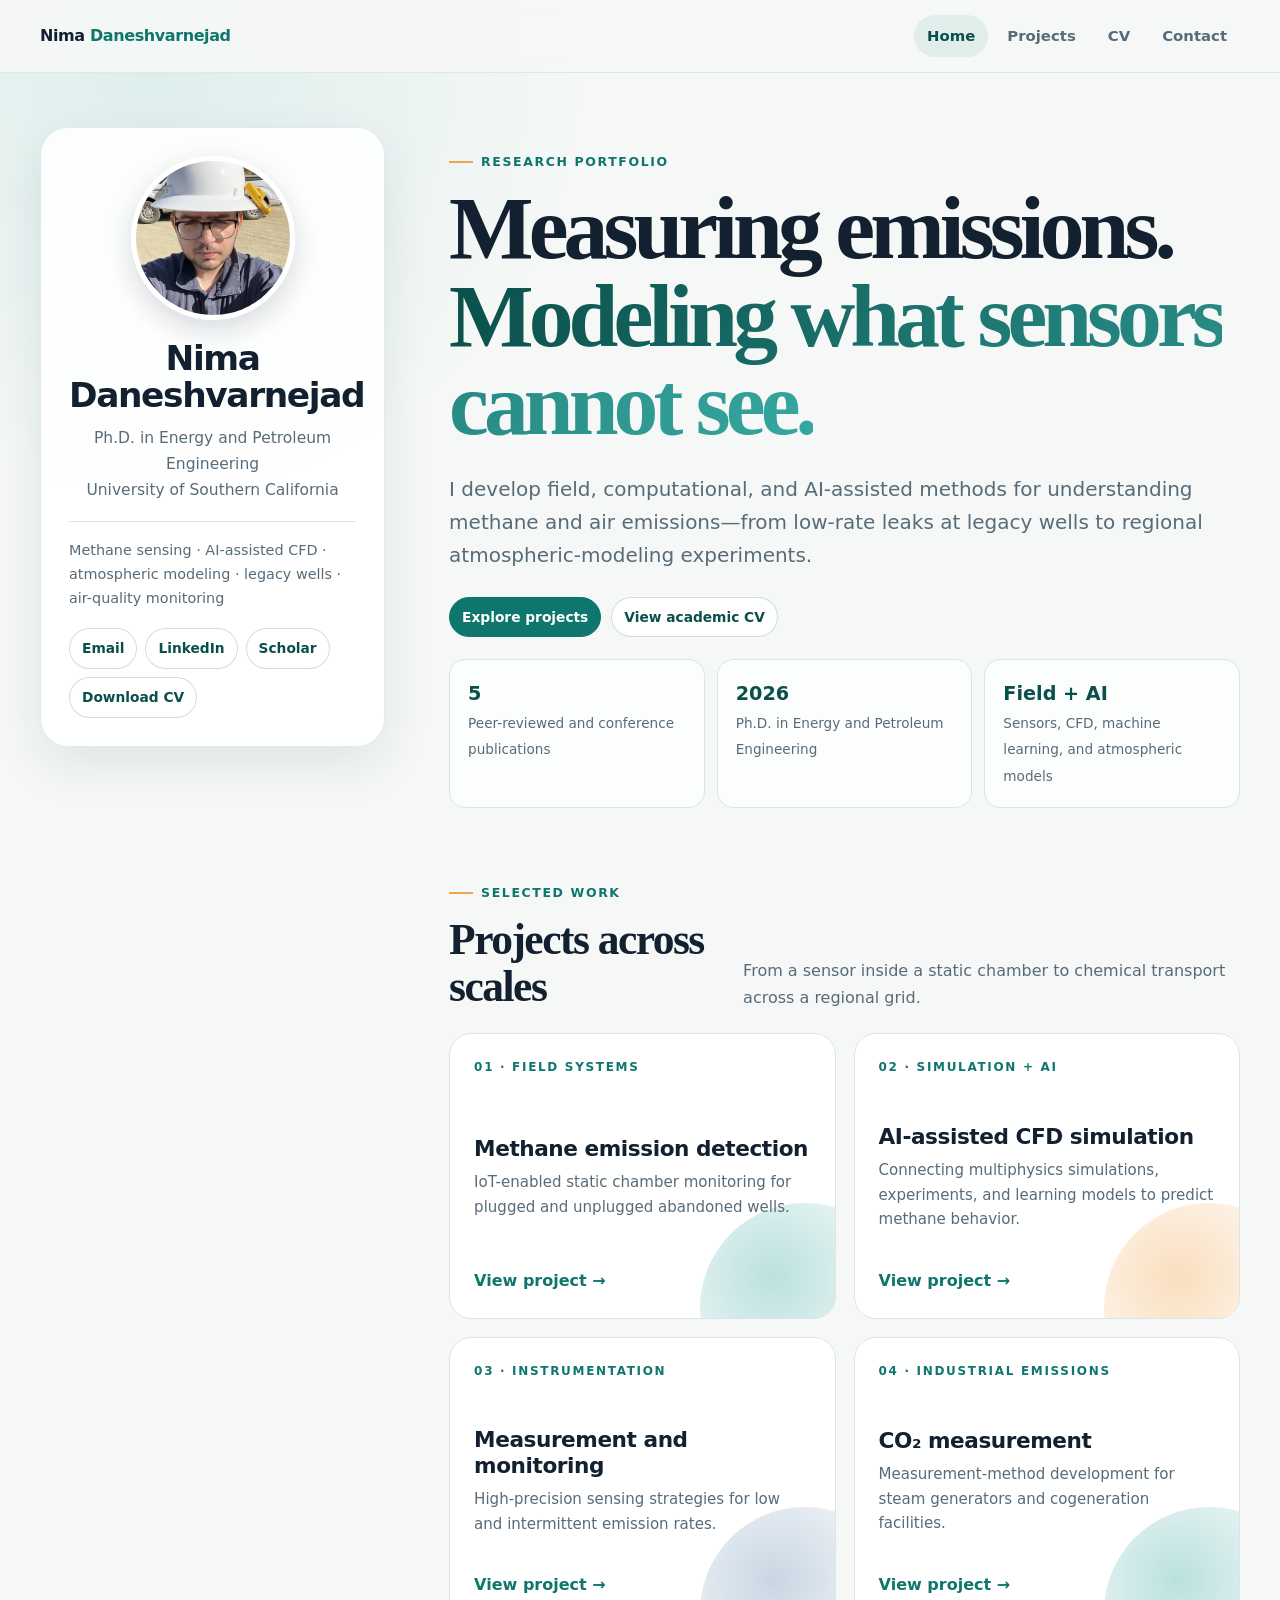
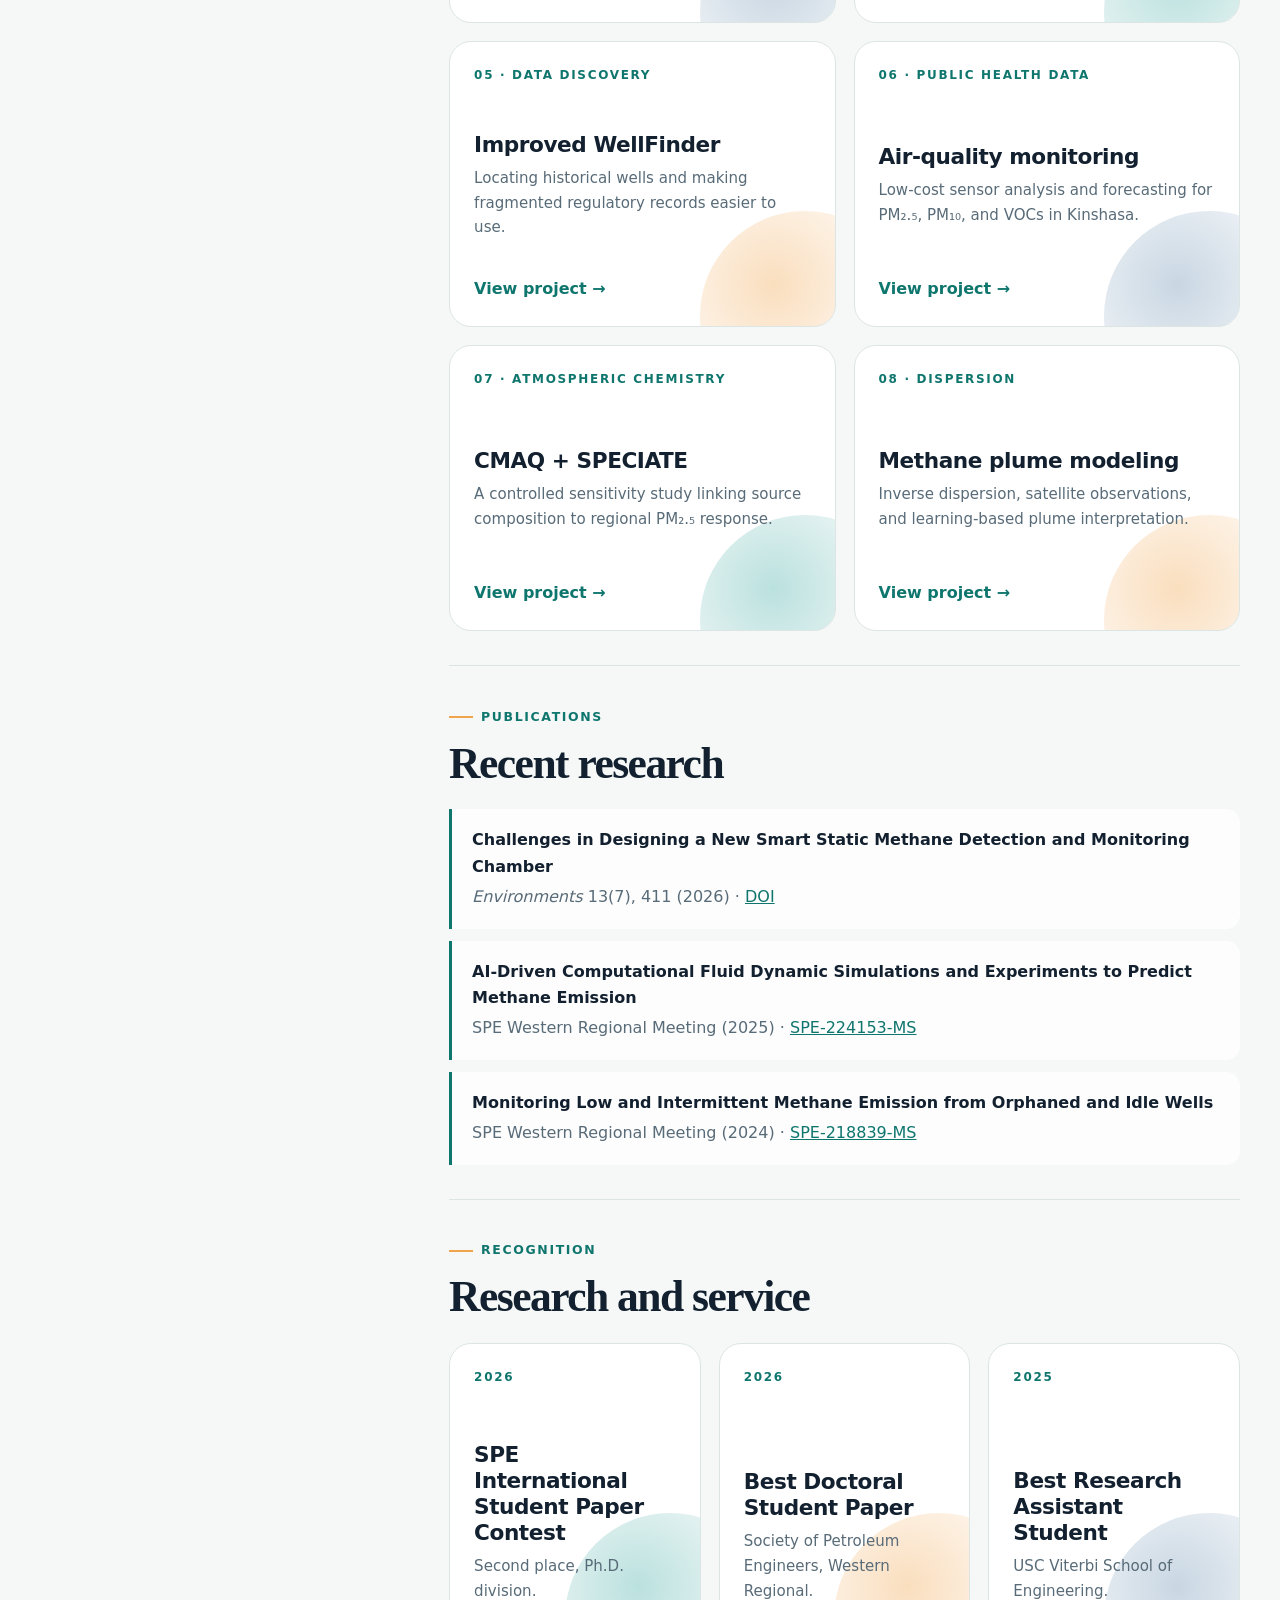
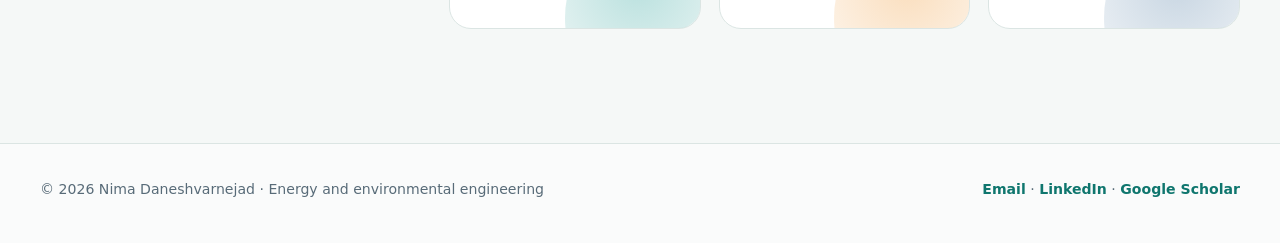
==== index.html @ 821bfaab "Build research portfolio and project pages" ====
<!doctype html>
<html lang="en">
<head>
  <meta charset="utf-8">
  <meta name="viewport" content="width=device-width, initial-scale=1">
  <meta name="description" content="Nima Daneshvarnejad is an energy and petroleum engineer working on methane detection, AI-assisted CFD, air-quality monitoring, and atmospheric modeling.">
  <title>Nima Daneshvarnejad · Energy and Environmental Engineering</title>
  <link rel="stylesheet" href="assets/css/site.css?v=2">
  <script src="assets/js/site.js?v=2" defer></script>
</head>
<body>
  <div data-site-header></div>
  <main class="container home-layout">
    <aside class="profile-card" aria-label="Profile">
      <img class="profile-photo" src="photo.jpg" alt="Nima Daneshvarnejad at a field site">
      <h1>Nima Daneshvarnejad</h1>
      <p class="profile-role">Ph.D. in Energy and Petroleum Engineering<br>University of Southern California</p>
      <p class="profile-focus">Methane sensing · AI-assisted CFD · atmospheric modeling · legacy wells · air-quality monitoring</p>
      <div class="badge-list">
        <a class="badge-link" href="mailto:nimadane95@gmail.com">Email</a>
        <a class="badge-link" href="https://www.linkedin.com/in/nimadane/">LinkedIn</a>
        <a class="badge-link" href="https://scholar.google.com/citations?user=mGlNNqAAAAAJ&hl=en">Scholar</a>
        <a class="badge-link" href="resume.pdf" download>Download CV</a>
      </div>
    </aside>

    <div>
      <section class="hero-copy">
        <span class="eyebrow">Research portfolio</span>
        <h2>Measuring emissions. <span>Modeling what sensors cannot see.</span></h2>
        <p class="lead">I develop field, computational, and AI-assisted methods for understanding methane and air emissions—from low-rate leaks at legacy wells to regional atmospheric-modeling experiments.</p>
        <div class="hero-actions">
          <a class="button primary" href="projects.html">Explore projects</a>
          <a class="button" href="cv.html">View academic CV</a>
        </div>
        <div class="stat-row" aria-label="Research highlights">
          <div class="stat"><strong>5</strong><span>Peer-reviewed and conference publications</span></div>
          <div class="stat"><strong>2026</strong><span>Ph.D. in Energy and Petroleum Engineering</span></div>
          <div class="stat"><strong>Field + AI</strong><span>Sensors, CFD, machine learning, and atmospheric models</span></div>
        </div>
      </section>

      <section class="section" id="projects">
        <div class="section-head">
          <div><span class="eyebrow">Selected work</span><h2>Projects across scales</h2></div>
          <p>From a sensor inside a static chamber to chemical transport across a regional grid.</p>
        </div>
        <div class="project-grid">
          <a class="project-card" href="projects/methane-detection.html"><span class="project-number">01 · Field systems</span><div><h3>Methane emission detection</h3><p>IoT-enabled static chamber monitoring for plugged and unplugged abandoned wells.</p></div><span class="card-arrow">View project →</span></a>
          <a class="project-card" href="projects/ai-cfd.html"><span class="project-number">02 · Simulation + AI</span><div><h3>AI-assisted CFD simulation</h3><p>Connecting multiphysics simulations, experiments, and learning models to predict methane behavior.</p></div><span class="card-arrow">View project →</span></a>
          <a class="project-card" href="projects/measurement-monitoring.html"><span class="project-number">03 · Instrumentation</span><div><h3>Measurement and monitoring</h3><p>High-precision sensing strategies for low and intermittent emission rates.</p></div><span class="card-arrow">View project →</span></a>
          <a class="project-card" href="projects/co2-measurement.html"><span class="project-number">04 · Industrial emissions</span><div><h3>CO₂ measurement</h3><p>Measurement-method development for steam generators and cogeneration facilities.</p></div><span class="card-arrow">View project →</span></a>
          <a class="project-card" href="projects/wellfinder.html"><span class="project-number">05 · Data discovery</span><div><h3>Improved WellFinder</h3><p>Locating historical wells and making fragmented regulatory records easier to use.</p></div><span class="card-arrow">View project →</span></a>
          <a class="project-card" href="projects/air-quality.html"><span class="project-number">06 · Public health data</span><div><h3>Air-quality monitoring</h3><p>Low-cost sensor analysis and forecasting for PM₂.₅, PM₁₀, and VOCs in Kinshasa.</p></div><span class="card-arrow">View project →</span></a>
          <a class="project-card" href="projects/cmaq-speciate.html"><span class="project-number">07 · Atmospheric chemistry</span><div><h3>CMAQ + SPECIATE</h3><p>A controlled sensitivity study linking source composition to regional PM₂.₅ response.</p></div><span class="card-arrow">View project →</span></a>
          <a class="project-card" href="projects/plume-modeling.html"><span class="project-number">08 · Dispersion</span><div><h3>Methane plume modeling</h3><p>Inverse dispersion, satellite observations, and learning-based plume interpretation.</p></div><span class="card-arrow">View project →</span></a>
        </div>
      </section>

      <section class="section">
        <div class="section-head"><div><span class="eyebrow">Publications</span><h2>Recent research</h2></div></div>
        <div class="publication-list">
          <article class="publication"><strong>Challenges in Designing a New Smart Static Methane Detection and Monitoring Chamber</strong><p><em>Environments</em> 13(7), 411 (2026) · <a href="https://doi.org/10.3390/environments13070411">DOI</a></p></article>
          <article class="publication"><strong>AI-Driven Computational Fluid Dynamic Simulations and Experiments to Predict Methane Emission</strong><p>SPE Western Regional Meeting (2025) · <a href="https://doi.org/10.2118/224153-MS">SPE-224153-MS</a></p></article>
          <article class="publication"><strong>Monitoring Low and Intermittent Methane Emission from Orphaned and Idle Wells</strong><p>SPE Western Regional Meeting (2024) · <a href="https://doi.org/10.2118/218839-MS">SPE-218839-MS</a></p></article>
        </div>
      </section>

      <section class="section">
        <div class="section-head"><div><span class="eyebrow">Recognition</span><h2>Research and service</h2></div></div>
        <div class="project-grid three">
          <div class="project-card"><span class="project-number">2026</span><div><h3>SPE International Student Paper Contest</h3><p>Second place, Ph.D. division.</p></div></div>
          <div class="project-card"><span class="project-number">2026</span><div><h3>Best Doctoral Student Paper</h3><p>Society of Petroleum Engineers, Western Regional.</p></div></div>
          <div class="project-card"><span class="project-number">2025</span><div><h3>Best Research Assistant Student</h3><p>USC Viterbi School of Engineering.</p></div></div>
        </div>
      </section>
    </div>
  </main>
  <div data-site-footer></div>
</body>
</html>
---- assets/css/site.css ----
:root {
  --ink: #12202f;
  --muted: #586b78;
  --paper: #f5f8f7;
  --surface: #ffffff;
  --teal: #0f766e;
  --teal-dark: #0a4f4a;
  --cyan: #36a7a0;
  --line: #dbe5e3;
  --warm: #f1a44b;
  --shadow: 0 18px 50px rgba(18, 32, 47, 0.09);
  --radius: 22px;
  --max: 1200px;
}

* { box-sizing: border-box; }

html { scroll-behavior: smooth; }

body {
  margin: 0;
  color: var(--ink);
  background:
    radial-gradient(circle at 12% 2%, rgba(54, 167, 160, 0.12), transparent 27rem),
    var(--paper);
  font-family: Inter, ui-sans-serif, system-ui, -apple-system, BlinkMacSystemFont, "Segoe UI", sans-serif;
  line-height: 1.65;
  -webkit-font-smoothing: antialiased;
}

img { max-width: 100%; display: block; }
a { color: var(--teal); }
a:hover { color: var(--teal-dark); }

.site-header {
  position: sticky;
  top: 0;
  z-index: 50;
  border-bottom: 1px solid rgba(219, 229, 227, 0.82);
  background: rgba(245, 248, 247, 0.9);
  backdrop-filter: blur(18px);
}

.nav-shell {
  width: min(var(--max), calc(100% - 36px));
  min-height: 72px;
  margin: 0 auto;
  display: flex;
  align-items: center;
  justify-content: space-between;
  gap: 24px;
}

.brand {
  color: var(--ink);
  text-decoration: none;
  font-weight: 800;
  letter-spacing: -0.025em;
}

.brand span { color: var(--teal); }

.nav-links {
  display: flex;
  align-items: center;
  gap: 6px;
}

.nav-links a {
  padding: 9px 13px;
  border-radius: 999px;
  color: var(--muted);
  text-decoration: none;
  font-size: 0.93rem;
  font-weight: 650;
}

.nav-links a:hover,
.nav-links a[aria-current="page"] {
  color: var(--teal-dark);
  background: rgba(15, 118, 110, 0.09);
}

.nav-toggle {
  display: none;
  border: 1px solid var(--line);
  border-radius: 12px;
  background: var(--surface);
  color: var(--ink);
  padding: 9px 12px;
  font: inherit;
  font-weight: 700;
}

.container { width: min(var(--max), calc(100% - 36px)); margin: 0 auto; }

.home-layout {
  display: grid;
  grid-template-columns: minmax(260px, 0.72fr) minmax(0, 1.65fr);
  gap: clamp(28px, 5vw, 74px);
  align-items: start;
  padding: 54px 0 80px;
}

.profile-card {
  position: sticky;
  top: 106px;
  padding: 28px;
  border: 1px solid rgba(15, 118, 110, 0.13);
  border-radius: 28px;
  background: rgba(255, 255, 255, 0.88);
  box-shadow: var(--shadow);
}

.profile-photo {
  width: 164px;
  aspect-ratio: 1;
  margin: 0 auto 20px;
  object-fit: cover;
  border-radius: 50%;
  border: 5px solid #fff;
  box-shadow: 0 10px 28px rgba(18, 32, 47, 0.16);
}

.profile-card h1 {
  margin: 0;
  font-size: clamp(1.65rem, 3vw, 2.15rem);
  line-height: 1.08;
  letter-spacing: -0.04em;
  text-align: center;
}

.profile-role {
  margin: 12px 0 18px;
  color: var(--muted);
  font-size: 0.97rem;
  text-align: center;
}

.profile-focus {
  padding-top: 17px;
  border-top: 1px solid var(--line);
  color: var(--muted);
  font-size: 0.9rem;
}

.badge-list { display: flex; flex-wrap: wrap; gap: 8px; margin-top: 18px; }

.badge-link,
.button {
  display: inline-flex;
  align-items: center;
  justify-content: center;
  gap: 7px;
  border: 1px solid rgba(15, 118, 110, 0.22);
  border-radius: 999px;
  padding: 8px 12px;
  color: var(--teal-dark);
  background: #fff;
  text-decoration: none;
  font-size: 0.86rem;
  font-weight: 750;
  transition: transform 160ms ease, box-shadow 160ms ease, background 160ms ease;
}

.badge-link:hover,
.button:hover {
  transform: translateY(-2px);
  color: var(--teal-dark);
  background: #f0fbf9;
  box-shadow: 0 8px 20px rgba(15, 118, 110, 0.12);
}

.button.primary { color: #fff; border-color: var(--teal); background: var(--teal); }
.button.primary:hover { color: #fff; background: var(--teal-dark); }

.eyebrow {
  display: inline-flex;
  align-items: center;
  gap: 8px;
  margin-bottom: 12px;
  color: var(--teal);
  font-size: 0.78rem;
  font-weight: 850;
  letter-spacing: 0.13em;
  text-transform: uppercase;
}

.eyebrow::before { content: ""; width: 24px; height: 2px; background: var(--warm); }

.hero-copy { padding: 18px 0 34px; }

.hero-copy h2,
.page-hero h1 {
  max-width: 900px;
  margin: 0;
  font-family: Georgia, "Times New Roman", serif;
  font-size: clamp(2.65rem, 7vw, 5.75rem);
  line-height: 0.98;
  letter-spacing: -0.055em;
}

.hero-copy h2 span,
.page-hero h1 span {
  background: linear-gradient(115deg, var(--teal-dark), var(--cyan));
  -webkit-background-clip: text;
  background-clip: text;
  color: transparent;
}

.hero-copy .lead,
.page-hero .lead {
  max-width: 760px;
  margin: 25px 0 0;
  color: var(--muted);
  font-size: clamp(1.05rem, 1.9vw, 1.25rem);
}

.hero-actions { display: flex; flex-wrap: wrap; gap: 10px; margin-top: 25px; }

.section { padding: 34px 0; }
.section + .section { border-top: 1px solid var(--line); }

.section-head {
  display: flex;
  align-items: end;
  justify-content: space-between;
  gap: 24px;
  margin-bottom: 22px;
}

.section-head h2,
.content-section h2 {
  margin: 0;
  font-family: Georgia, "Times New Roman", serif;
  font-size: clamp(1.8rem, 3.4vw, 2.8rem);
  line-height: 1.1;
  letter-spacing: -0.035em;
}

.section-head p { max-width: 520px; margin: 0; color: var(--muted); }

.project-grid { display: grid; grid-template-columns: repeat(2, minmax(0, 1fr)); gap: 18px; }
.project-grid.three { grid-template-columns: repeat(3, minmax(0, 1fr)); }

.project-card {
  position: relative;
  min-height: 286px;
  padding: 24px;
  display: flex;
  flex-direction: column;
  justify-content: space-between;
  overflow: hidden;
  border: 1px solid var(--line);
  border-radius: var(--radius);
  color: var(--ink);
  background: var(--surface);
  text-decoration: none;
  transition: transform 180ms ease, box-shadow 180ms ease, border-color 180ms ease;
}

.project-card::after {
  content: "";
  position: absolute;
  width: 210px;
  height: 210px;
  right: -75px;
  bottom: -95px;
  border-radius: 50%;
  background: radial-gradient(circle at 35% 35%, rgba(54, 167, 160, 0.34), rgba(15, 118, 110, 0.04) 70%);
}

.project-card:nth-child(3n+2)::after { background: radial-gradient(circle at 35% 35%, rgba(241, 164, 75, 0.36), rgba(241, 164, 75, 0.04) 70%); }
.project-card:nth-child(3n+3)::after { background: radial-gradient(circle at 35% 35%, rgba(76, 121, 161, 0.30), rgba(76, 121, 161, 0.04) 70%); }

.project-card:hover {
  transform: translateY(-5px);
  border-color: rgba(15, 118, 110, 0.34);
  box-shadow: 0 20px 40px rgba(18, 32, 47, 0.10);
  color: var(--ink);
}

.project-number {
  position: relative;
  z-index: 1;
  color: var(--teal);
  font-size: 0.75rem;
  font-weight: 850;
  letter-spacing: 0.14em;
  text-transform: uppercase;
}

.project-card h3 { position: relative; z-index: 1; margin: 34px 0 8px; font-size: 1.35rem; line-height: 1.2; letter-spacing: -0.02em; }
.project-card p { position: relative; z-index: 1; margin: 0; color: var(--muted); font-size: 0.94rem; }
.card-arrow { position: relative; z-index: 1; margin-top: 24px; color: var(--teal); font-weight: 850; }

.stat-row { display: grid; grid-template-columns: repeat(3, 1fr); gap: 12px; margin-top: 22px; }
.stat { padding: 18px; border: 1px solid var(--line); border-radius: 16px; background: rgba(255,255,255,.72); }
.stat strong { display: block; font-size: 1.2rem; color: var(--teal-dark); }
.stat span { color: var(--muted); font-size: 0.85rem; }

.publication-list { display: grid; gap: 12px; }
.publication {
  padding: 18px 20px;
  border-left: 3px solid var(--teal);
  border-radius: 0 14px 14px 0;
  background: rgba(255,255,255,.8);
}
.publication strong { display: block; margin-bottom: 4px; }
.publication p { margin: 0; color: var(--muted); }

.page-hero { padding: 76px 0 52px; }
.page-hero h1 { font-size: clamp(2.55rem, 6vw, 5.25rem); }
.page-hero .project-kicker { color: var(--teal); font-weight: 850; letter-spacing: .13em; text-transform: uppercase; font-size: .78rem; }

.project-layout {
  display: grid;
  grid-template-columns: minmax(0, 1.65fr) minmax(240px, .65fr);
  gap: clamp(30px, 5vw, 70px);
  align-items: start;
  padding-bottom: 78px;
}

.content-section { padding: 28px 0; border-top: 1px solid var(--line); }
.content-section:first-child { border-top: 0; padding-top: 0; }
.content-section h2 { margin-bottom: 14px; font-size: clamp(1.65rem, 3vw, 2.25rem); }
.content-section h3 { margin: 24px 0 8px; }
.content-section p { color: var(--muted); }
.content-section ul { padding-left: 1.2rem; color: var(--muted); }
.content-section li { margin-bottom: 8px; }

.project-aside { position: sticky; top: 105px; }
.aside-card { padding: 22px; border: 1px solid var(--line); border-radius: var(--radius); background: #fff; box-shadow: 0 14px 38px rgba(18,32,47,.07); }
.aside-card + .aside-card { margin-top: 14px; }
.aside-card h2 { margin: 0 0 12px; font-size: 1rem; }
.aside-card dl { margin: 0; }
.aside-card dt { margin-top: 12px; color: var(--muted); font-size: .76rem; font-weight: 800; letter-spacing: .09em; text-transform: uppercase; }
.aside-card dd { margin: 2px 0 0; }
.tag-list { display: flex; flex-wrap: wrap; gap: 7px; }
.tag { padding: 6px 9px; border-radius: 999px; color: var(--teal-dark); background: rgba(15,118,110,.09); font-size: .78rem; font-weight: 750; }

.visual-placeholder {
  min-height: 360px;
  margin: 12px 0 34px;
  display: grid;
  place-items: center;
  overflow: hidden;
  border: 1px solid rgba(15,118,110,.16);
  border-radius: 28px;
  background:
    linear-gradient(135deg, rgba(9, 54, 62, .96), rgba(15,118,110,.83)),
    repeating-linear-gradient(90deg, transparent 0 70px, rgba(255,255,255,.05) 70px 71px);
  box-shadow: var(--shadow);
}

.visual-placeholder span {
  max-width: 380px;
  padding: 26px;
  color: rgba(255,255,255,.82);
  font-family: Georgia, "Times New Roman", serif;
  font-size: clamp(1.5rem, 4vw, 2.6rem);
  line-height: 1.15;
  text-align: center;
}

.figure-grid { display: grid; grid-template-columns: 1fr 1fr; gap: 18px; }
.figure { margin: 0; }
.figure img { width: 100%; border: 1px solid var(--line); border-radius: 16px; background: #fff; }
.figure figcaption { margin-top: 8px; color: var(--muted); font-size: .83rem; }

.process { counter-reset: step; display: grid; gap: 12px; margin: 18px 0 0; }
.process-item { position: relative; padding: 17px 18px 17px 54px; border: 1px solid var(--line); border-radius: 14px; background: #fff; }
.process-item::before { counter-increment: step; content: counter(step); position: absolute; left: 16px; top: 16px; width: 25px; height: 25px; display: grid; place-items: center; border-radius: 50%; color: #fff; background: var(--teal); font-size: .78rem; font-weight: 800; }
.process-item strong { display: block; }
.process-item span { color: var(--muted); font-size: .91rem; }

.cv-grid { display: grid; grid-template-columns: 210px 1fr; gap: 30px; }
.cv-year { color: var(--teal); font-weight: 800; }
.cv-item { padding: 0 0 22px; margin-bottom: 22px; border-bottom: 1px solid var(--line); }
.cv-item:last-child { border-bottom: 0; }
.cv-item h3 { margin: 0 0 4px; }
.cv-item p { margin: 0; color: var(--muted); }

.site-footer { padding: 34px 0 42px; border-top: 1px solid var(--line); background: rgba(255,255,255,.55); }
.footer-shell { display: flex; justify-content: space-between; align-items: center; gap: 20px; color: var(--muted); font-size: .88rem; }
.footer-shell a { text-decoration: none; font-weight: 750; }

@media (max-width: 940px) {
  .home-layout,
  .project-layout { grid-template-columns: 1fr; }
  .profile-card,
  .project-aside { position: static; }
  .profile-card { display: grid; grid-template-columns: 120px 1fr; column-gap: 22px; align-items: center; }
  .profile-photo { grid-row: 1 / span 3; width: 120px; margin: 0; }
  .profile-card h1, .profile-role { text-align: left; }
  .profile-focus, .badge-list { grid-column: 1 / -1; }
  .project-grid.three { grid-template-columns: repeat(2, minmax(0, 1fr)); }
}

@media (max-width: 840px) {
  .nav-toggle { display: block; }
  .nav-links { display: none; position: absolute; left: 18px; right: 18px; top: 67px; padding: 12px; flex-direction: column; align-items: stretch; border: 1px solid var(--line); border-radius: 16px; background: #fff; box-shadow: var(--shadow); }
  .nav-links.open { display: flex; }
  .nav-links a { padding: 11px 13px; }
}

@media (max-width: 720px) {
  .home-layout { padding-top: 28px; }
  .profile-card { display: block; }
  .profile-photo { width: 130px; margin: 0 auto 16px; }
  .profile-card h1, .profile-role { text-align: center; }
  .project-grid,
  .project-grid.three,
  .figure-grid,
  .stat-row { grid-template-columns: 1fr; }
  .section-head,
  .footer-shell { align-items: flex-start; flex-direction: column; }
  .cv-grid { grid-template-columns: 1fr; gap: 4px; }
  .page-hero { padding-top: 46px; }
  .visual-placeholder { min-height: 260px; }
}

@media (prefers-reduced-motion: reduce) {
  * { scroll-behavior: auto !important; transition: none !important; }
}
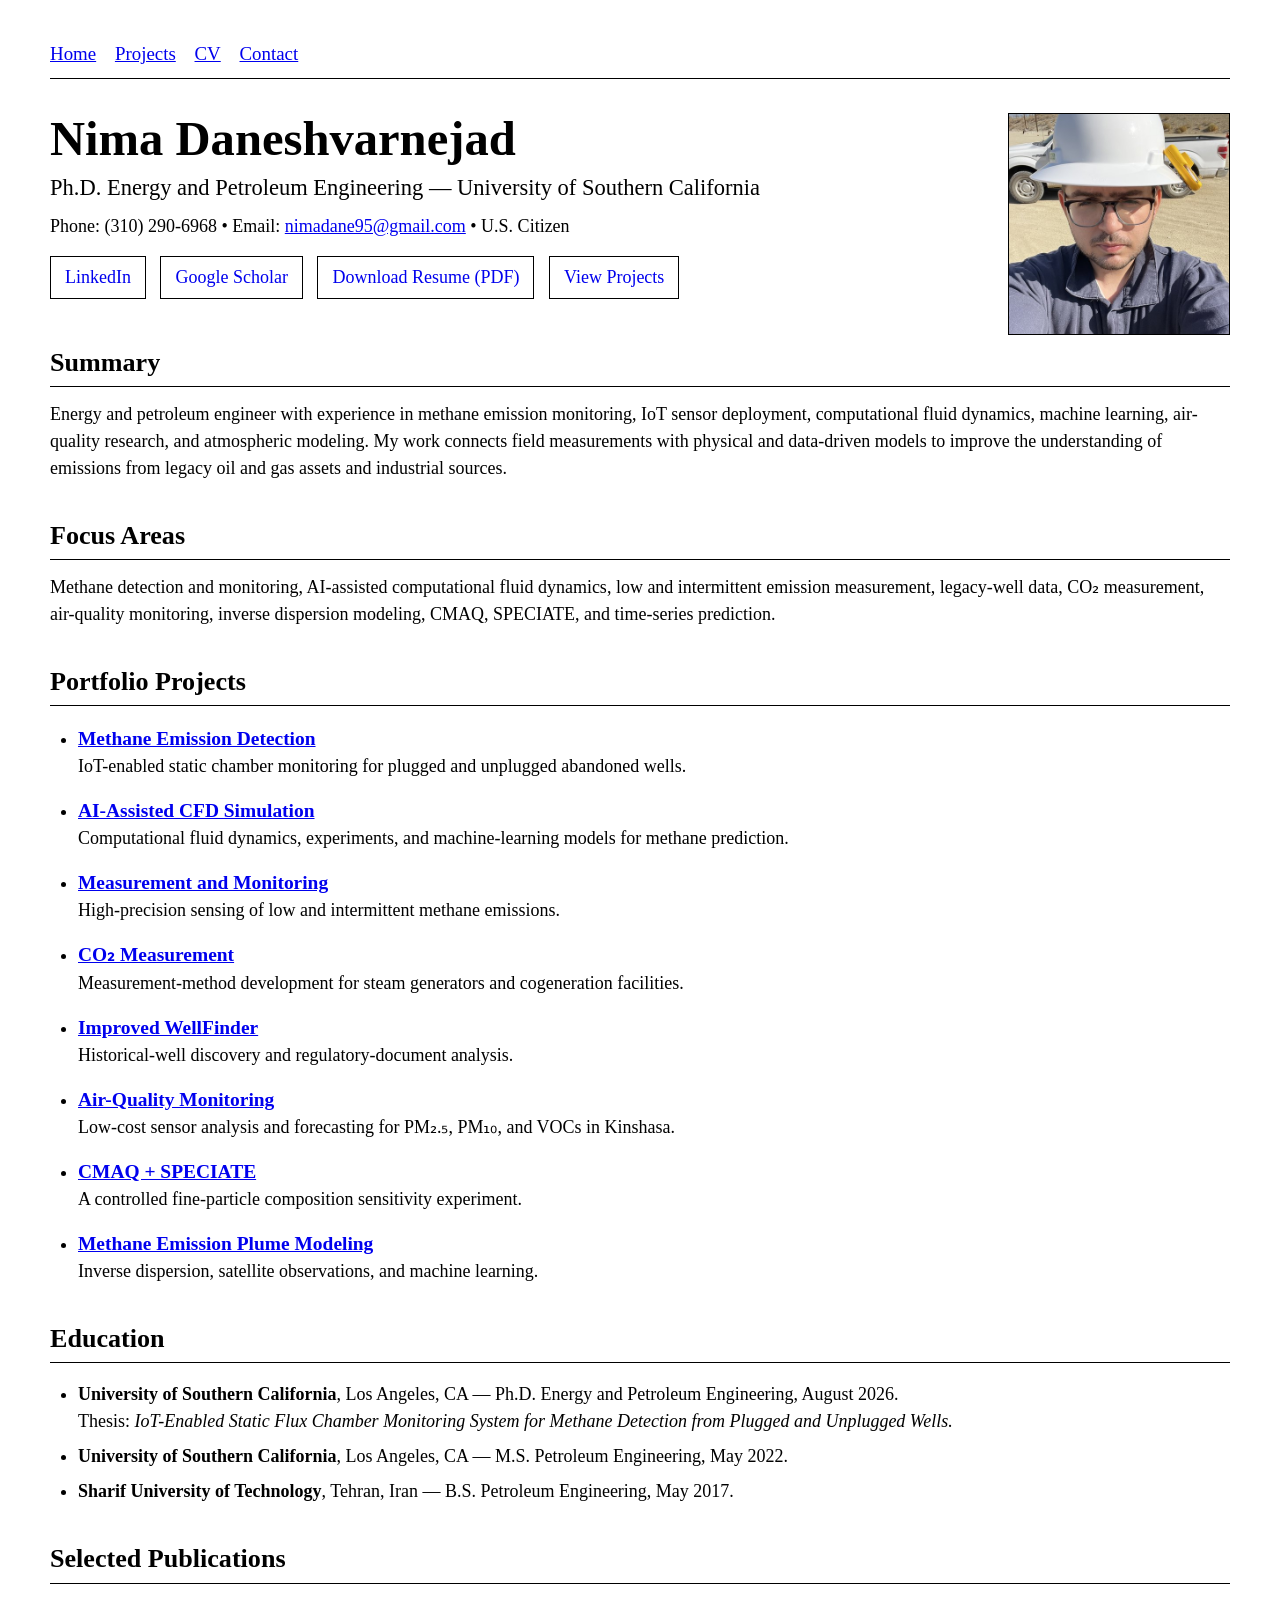
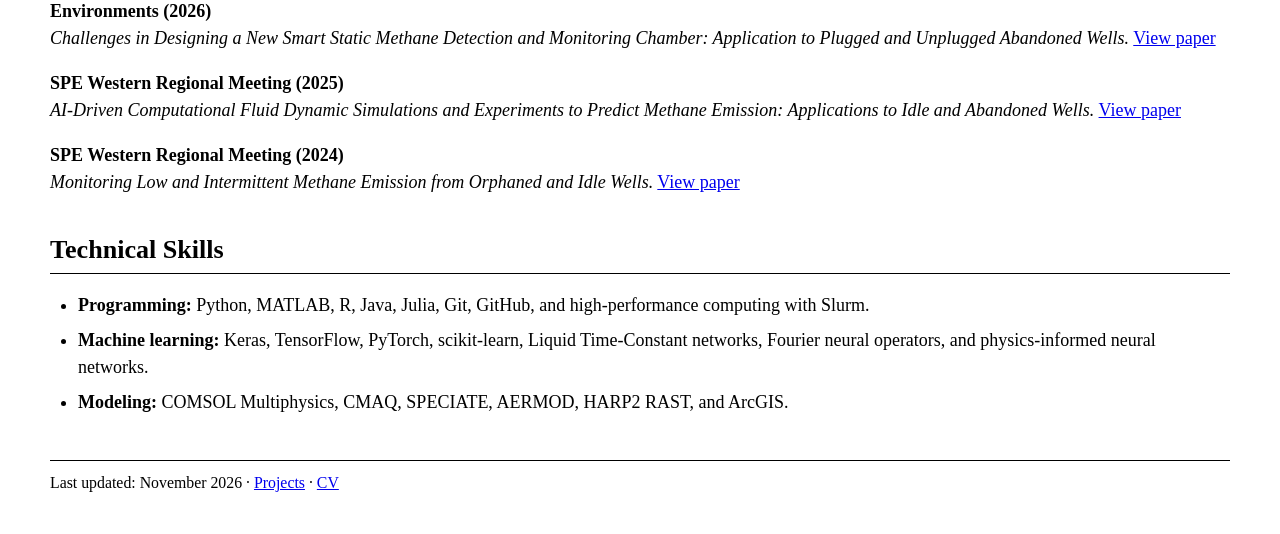
==== commit b59e805d: "Simplify portfolio to old-school HTML layout" ====
--- a/index.html
+++ b/index.html
@@ -3,79 +3,68 @@
 <head>
   <meta charset="utf-8">
   <meta name="viewport" content="width=device-width, initial-scale=1">
-  <meta name="description" content="Nima Daneshvarnejad is an energy and petroleum engineer working on methane detection, AI-assisted CFD, air-quality monitoring, and atmospheric modeling.">
-  <title>Nima Daneshvarnejad · Energy and Environmental Engineering</title>
-  <link rel="stylesheet" href="assets/css/site.css?v=2">
-  <script src="assets/js/site.js?v=2" defer></script>
+  <meta name="description" content="Nima Daneshvarnejad — methane emission monitoring, AI-assisted CFD, air-quality research, and atmospheric modeling.">
+  <title>Nima Daneshvarnejad</title>
+  <link rel="stylesheet" href="styles.css">
 </head>
 <body>
-  <div data-site-header></div>
-  <main class="container home-layout">
-    <aside class="profile-card" aria-label="Profile">
-      <img class="profile-photo" src="photo.jpg" alt="Nima Daneshvarnejad at a field site">
-      <h1>Nima Daneshvarnejad</h1>
-      <p class="profile-role">Ph.D. in Energy and Petroleum Engineering<br>University of Southern California</p>
-      <p class="profile-focus">Methane sensing · AI-assisted CFD · atmospheric modeling · legacy wells · air-quality monitoring</p>
-      <div class="badge-list">
-        <a class="badge-link" href="mailto:nimadane95@gmail.com">Email</a>
-        <a class="badge-link" href="https://www.linkedin.com/in/nimadane/">LinkedIn</a>
-        <a class="badge-link" href="https://scholar.google.com/citations?user=mGlNNqAAAAAJ&hl=en">Scholar</a>
-        <a class="badge-link" href="resume.pdf" download>Download CV</a>
-      </div>
-    </aside>
+  <nav>
+    <a href="index.html">Home</a>
+    <a href="projects.html">Projects</a>
+    <a href="cv.html">CV</a>
+    <a href="mailto:nimadane95@gmail.com">Contact</a>
+  </nav>
 
-    <div>
-      <section class="hero-copy">
-        <span class="eyebrow">Research portfolio</span>
-        <h2>Measuring emissions. <span>Modeling what sensors cannot see.</span></h2>
-        <p class="lead">I develop field, computational, and AI-assisted methods for understanding methane and air emissions—from low-rate leaks at legacy wells to regional atmospheric-modeling experiments.</p>
-        <div class="hero-actions">
-          <a class="button primary" href="projects.html">Explore projects</a>
-          <a class="button" href="cv.html">View academic CV</a>
-        </div>
-        <div class="stat-row" aria-label="Research highlights">
-          <div class="stat"><strong>5</strong><span>Peer-reviewed and conference publications</span></div>
-          <div class="stat"><strong>2026</strong><span>Ph.D. in Energy and Petroleum Engineering</span></div>
-          <div class="stat"><strong>Field + AI</strong><span>Sensors, CFD, machine learning, and atmospheric models</span></div>
-        </div>
-      </section>
+  <img class="photo" src="photo.jpg" alt="Nima Daneshvarnejad at a field site">
 
-      <section class="section" id="projects">
-        <div class="section-head">
-          <div><span class="eyebrow">Selected work</span><h2>Projects across scales</h2></div>
-          <p>From a sensor inside a static chamber to chemical transport across a regional grid.</p>
-        </div>
-        <div class="project-grid">
-          <a class="project-card" href="projects/methane-detection.html"><span class="project-number">01 · Field systems</span><div><h3>Methane emission detection</h3><p>IoT-enabled static chamber monitoring for plugged and unplugged abandoned wells.</p></div><span class="card-arrow">View project →</span></a>
-          <a class="project-card" href="projects/ai-cfd.html"><span class="project-number">02 · Simulation + AI</span><div><h3>AI-assisted CFD simulation</h3><p>Connecting multiphysics simulations, experiments, and learning models to predict methane behavior.</p></div><span class="card-arrow">View project →</span></a>
-          <a class="project-card" href="projects/measurement-monitoring.html"><span class="project-number">03 · Instrumentation</span><div><h3>Measurement and monitoring</h3><p>High-precision sensing strategies for low and intermittent emission rates.</p></div><span class="card-arrow">View project →</span></a>
-          <a class="project-card" href="projects/co2-measurement.html"><span class="project-number">04 · Industrial emissions</span><div><h3>CO₂ measurement</h3><p>Measurement-method development for steam generators and cogeneration facilities.</p></div><span class="card-arrow">View project →</span></a>
-          <a class="project-card" href="projects/wellfinder.html"><span class="project-number">05 · Data discovery</span><div><h3>Improved WellFinder</h3><p>Locating historical wells and making fragmented regulatory records easier to use.</p></div><span class="card-arrow">View project →</span></a>
-          <a class="project-card" href="projects/air-quality.html"><span class="project-number">06 · Public health data</span><div><h3>Air-quality monitoring</h3><p>Low-cost sensor analysis and forecasting for PM₂.₅, PM₁₀, and VOCs in Kinshasa.</p></div><span class="card-arrow">View project →</span></a>
-          <a class="project-card" href="projects/cmaq-speciate.html"><span class="project-number">07 · Atmospheric chemistry</span><div><h3>CMAQ + SPECIATE</h3><p>A controlled sensitivity study linking source composition to regional PM₂.₅ response.</p></div><span class="card-arrow">View project →</span></a>
-          <a class="project-card" href="projects/plume-modeling.html"><span class="project-number">08 · Dispersion</span><div><h3>Methane plume modeling</h3><p>Inverse dispersion, satellite observations, and learning-based plume interpretation.</p></div><span class="card-arrow">View project →</span></a>
-        </div>
-      </section>
+  <h1>Nima Daneshvarnejad</h1>
+  <p class="subtitle">Ph.D. Energy and Petroleum Engineering — University of Southern California</p>
+  <p class="contact">Phone: (310) 290-6968 • Email: <a href="mailto:nimadane95@gmail.com">nimadane95@gmail.com</a> • U.S. Citizen</p>
 
-      <section class="section">
-        <div class="section-head"><div><span class="eyebrow">Publications</span><h2>Recent research</h2></div></div>
-        <div class="publication-list">
-          <article class="publication"><strong>Challenges in Designing a New Smart Static Methane Detection and Monitoring Chamber</strong><p><em>Environments</em> 13(7), 411 (2026) · <a href="https://doi.org/10.3390/environments13070411">DOI</a></p></article>
-          <article class="publication"><strong>AI-Driven Computational Fluid Dynamic Simulations and Experiments to Predict Methane Emission</strong><p>SPE Western Regional Meeting (2025) · <a href="https://doi.org/10.2118/224153-MS">SPE-224153-MS</a></p></article>
-          <article class="publication"><strong>Monitoring Low and Intermittent Methane Emission from Orphaned and Idle Wells</strong><p>SPE Western Regional Meeting (2024) · <a href="https://doi.org/10.2118/218839-MS">SPE-218839-MS</a></p></article>
-        </div>
-      </section>
+  <div class="buttons">
+    <a href="https://www.linkedin.com/in/nimadane/">LinkedIn</a>
+    <a href="https://scholar.google.com/citations?user=mGlNNqAAAAAJ&hl=en">Google Scholar</a>
+    <a href="resume.pdf" download>Download Resume (PDF)</a>
+    <a href="projects.html">View Projects</a>
+  </div>
 
-      <section class="section">
-        <div class="section-head"><div><span class="eyebrow">Recognition</span><h2>Research and service</h2></div></div>
-        <div class="project-grid three">
-          <div class="project-card"><span class="project-number">2026</span><div><h3>SPE International Student Paper Contest</h3><p>Second place, Ph.D. division.</p></div></div>
-          <div class="project-card"><span class="project-number">2026</span><div><h3>Best Doctoral Student Paper</h3><p>Society of Petroleum Engineers, Western Regional.</p></div></div>
-          <div class="project-card"><span class="project-number">2025</span><div><h3>Best Research Assistant Student</h3><p>USC Viterbi School of Engineering.</p></div></div>
-        </div>
-      </section>
-    </div>
-  </main>
-  <div data-site-footer></div>
+  <h2>Summary</h2>
+  <p>Energy and petroleum engineer with experience in methane emission monitoring, IoT sensor deployment, computational fluid dynamics, machine learning, air-quality research, and atmospheric modeling. My work connects field measurements with physical and data-driven models to improve the understanding of emissions from legacy oil and gas assets and industrial sources.</p>
+
+  <h2>Focus Areas</h2>
+  <p>Methane detection and monitoring, AI-assisted computational fluid dynamics, low and intermittent emission measurement, legacy-well data, CO₂ measurement, air-quality monitoring, inverse dispersion modeling, CMAQ, SPECIATE, and time-series prediction.</p>
+
+  <h2>Portfolio Projects</h2>
+  <ul class="project-list">
+    <li><strong><a href="projects/methane-detection.html">Methane Emission Detection</a></strong><br>IoT-enabled static chamber monitoring for plugged and unplugged abandoned wells.</li>
+    <li><strong><a href="projects/ai-cfd.html">AI-Assisted CFD Simulation</a></strong><br>Computational fluid dynamics, experiments, and machine-learning models for methane prediction.</li>
+    <li><strong><a href="projects/measurement-monitoring.html">Measurement and Monitoring</a></strong><br>High-precision sensing of low and intermittent methane emissions.</li>
+    <li><strong><a href="projects/co2-measurement.html">CO₂ Measurement</a></strong><br>Measurement-method development for steam generators and cogeneration facilities.</li>
+    <li><strong><a href="projects/wellfinder.html">Improved WellFinder</a></strong><br>Historical-well discovery and regulatory-document analysis.</li>
+    <li><strong><a href="projects/air-quality.html">Air-Quality Monitoring</a></strong><br>Low-cost sensor analysis and forecasting for PM₂.₅, PM₁₀, and VOCs in Kinshasa.</li>
+    <li><strong><a href="projects/cmaq-speciate.html">CMAQ + SPECIATE</a></strong><br>A controlled fine-particle composition sensitivity experiment.</li>
+    <li><strong><a href="projects/plume-modeling.html">Methane Emission Plume Modeling</a></strong><br>Inverse dispersion, satellite observations, and machine learning.</li>
+  </ul>
+
+  <h2>Education</h2>
+  <ul>
+    <li><strong>University of Southern California</strong>, Los Angeles, CA — Ph.D. Energy and Petroleum Engineering, August 2026.<br>Thesis: <em>IoT-Enabled Static Flux Chamber Monitoring System for Methane Detection from Plugged and Unplugged Wells.</em></li>
+    <li><strong>University of Southern California</strong>, Los Angeles, CA — M.S. Petroleum Engineering, May 2022.</li>
+    <li><strong>Sharif University of Technology</strong>, Tehran, Iran — B.S. Petroleum Engineering, May 2017.</li>
+  </ul>
+
+  <h2>Selected Publications</h2>
+  <div class="publication"><strong>Environments (2026)</strong><br><span class="publication-title">Challenges in Designing a New Smart Static Methane Detection and Monitoring Chamber: Application to Plugged and Unplugged Abandoned Wells.</span> <a href="https://doi.org/10.3390/environments13070411">View paper</a></div>
+  <div class="publication"><strong>SPE Western Regional Meeting (2025)</strong><br><span class="publication-title">AI-Driven Computational Fluid Dynamic Simulations and Experiments to Predict Methane Emission: Applications to Idle and Abandoned Wells.</span> <a href="https://doi.org/10.2118/224153-MS">View paper</a></div>
+  <div class="publication"><strong>SPE Western Regional Meeting (2024)</strong><br><span class="publication-title">Monitoring Low and Intermittent Methane Emission from Orphaned and Idle Wells.</span> <a href="https://doi.org/10.2118/218839-MS">View paper</a></div>
+
+  <h2>Technical Skills</h2>
+  <ul>
+    <li><strong>Programming:</strong> Python, MATLAB, R, Java, Julia, Git, GitHub, and high-performance computing with Slurm.</li>
+    <li><strong>Machine learning:</strong> Keras, TensorFlow, PyTorch, scikit-learn, Liquid Time-Constant networks, Fourier neural operators, and physics-informed neural networks.</li>
+    <li><strong>Modeling:</strong> COMSOL Multiphysics, CMAQ, SPECIATE, AERMOD, HARP2 RAST, and ArcGIS.</li>
+  </ul>
+
+  <footer>Last updated: November 2026 · <a href="projects.html">Projects</a> · <a href="cv.html">CV</a></footer>
 </body>
 </html>
--- a/styles.css
+++ b/styles.css
@@ -0,0 +1,113 @@
+body {
+  margin: 40px auto;
+  max-width: 1180px;
+  padding: 0 22px;
+  color: #000;
+  background: #fff;
+  font-family: "Times New Roman", Times, serif;
+  font-size: 18px;
+  line-height: 1.5;
+}
+
+a { color: #0000ee; }
+a:visited { color: #551a8b; }
+
+nav {
+  margin-bottom: 34px;
+  padding-bottom: 10px;
+  border-bottom: 1px solid #000;
+  font-size: 1.05em;
+}
+
+nav a { margin-right: 14px; }
+
+h1 {
+  margin: 0 0 4px;
+  font-size: 2.7em;
+  line-height: 1.1;
+}
+
+.subtitle {
+  margin: 0 0 8px;
+  font-size: 1.25em;
+}
+
+.contact { margin: 0 0 14px; }
+
+h2 {
+  margin: 34px 0 14px;
+  padding-bottom: 4px;
+  border-bottom: 1px solid #000;
+  font-size: 1.45em;
+}
+
+h3 { margin: 24px 0 6px; }
+p { margin: 10px 0; }
+ul, ol { padding-left: 28px; }
+li { margin-bottom: 8px; }
+
+.photo {
+  float: right;
+  width: 220px;
+  margin: 0 0 20px 34px;
+  border: 1px solid #000;
+}
+
+.buttons { margin: 16px 0 24px; }
+.buttons a {
+  display: inline-block;
+  margin: 0 10px 10px 0;
+  padding: 7px 14px;
+  border: 1px solid #000;
+  color: #0000ee;
+  text-decoration: none;
+}
+.buttons a:hover { background: #eee; }
+
+.project-list li { margin-bottom: 16px; }
+.project-list strong { font-size: 1.08em; }
+
+.details {
+  width: 100%;
+  max-width: 760px;
+  border-collapse: collapse;
+}
+.details th,
+.details td {
+  padding: 8px 10px;
+  border: 1px solid #999;
+  text-align: left;
+  vertical-align: top;
+}
+.details th { width: 170px; }
+
+.publication { margin-bottom: 18px; }
+.publication-title { font-style: italic; }
+
+.figure-row {
+  display: grid;
+  grid-template-columns: 1fr 1fr;
+  gap: 20px;
+}
+figure { margin: 10px 0 22px; }
+figure img { width: 100%; border: 1px solid #000; }
+figcaption { margin-top: 6px; font-size: 0.9em; }
+
+.back-link { margin-top: 36px; }
+
+footer {
+  clear: both;
+  margin-top: 44px;
+  padding-top: 10px;
+  border-top: 1px solid #000;
+  font-size: 0.88em;
+}
+
+@media (max-width: 700px) {
+  body { margin-top: 22px; font-size: 17px; }
+  h1 { font-size: 2.1em; }
+  .photo { float: none; width: 180px; margin: 0 0 18px; }
+  .figure-row { grid-template-columns: 1fr; }
+  nav a { display: inline-block; margin-bottom: 6px; }
+}
+
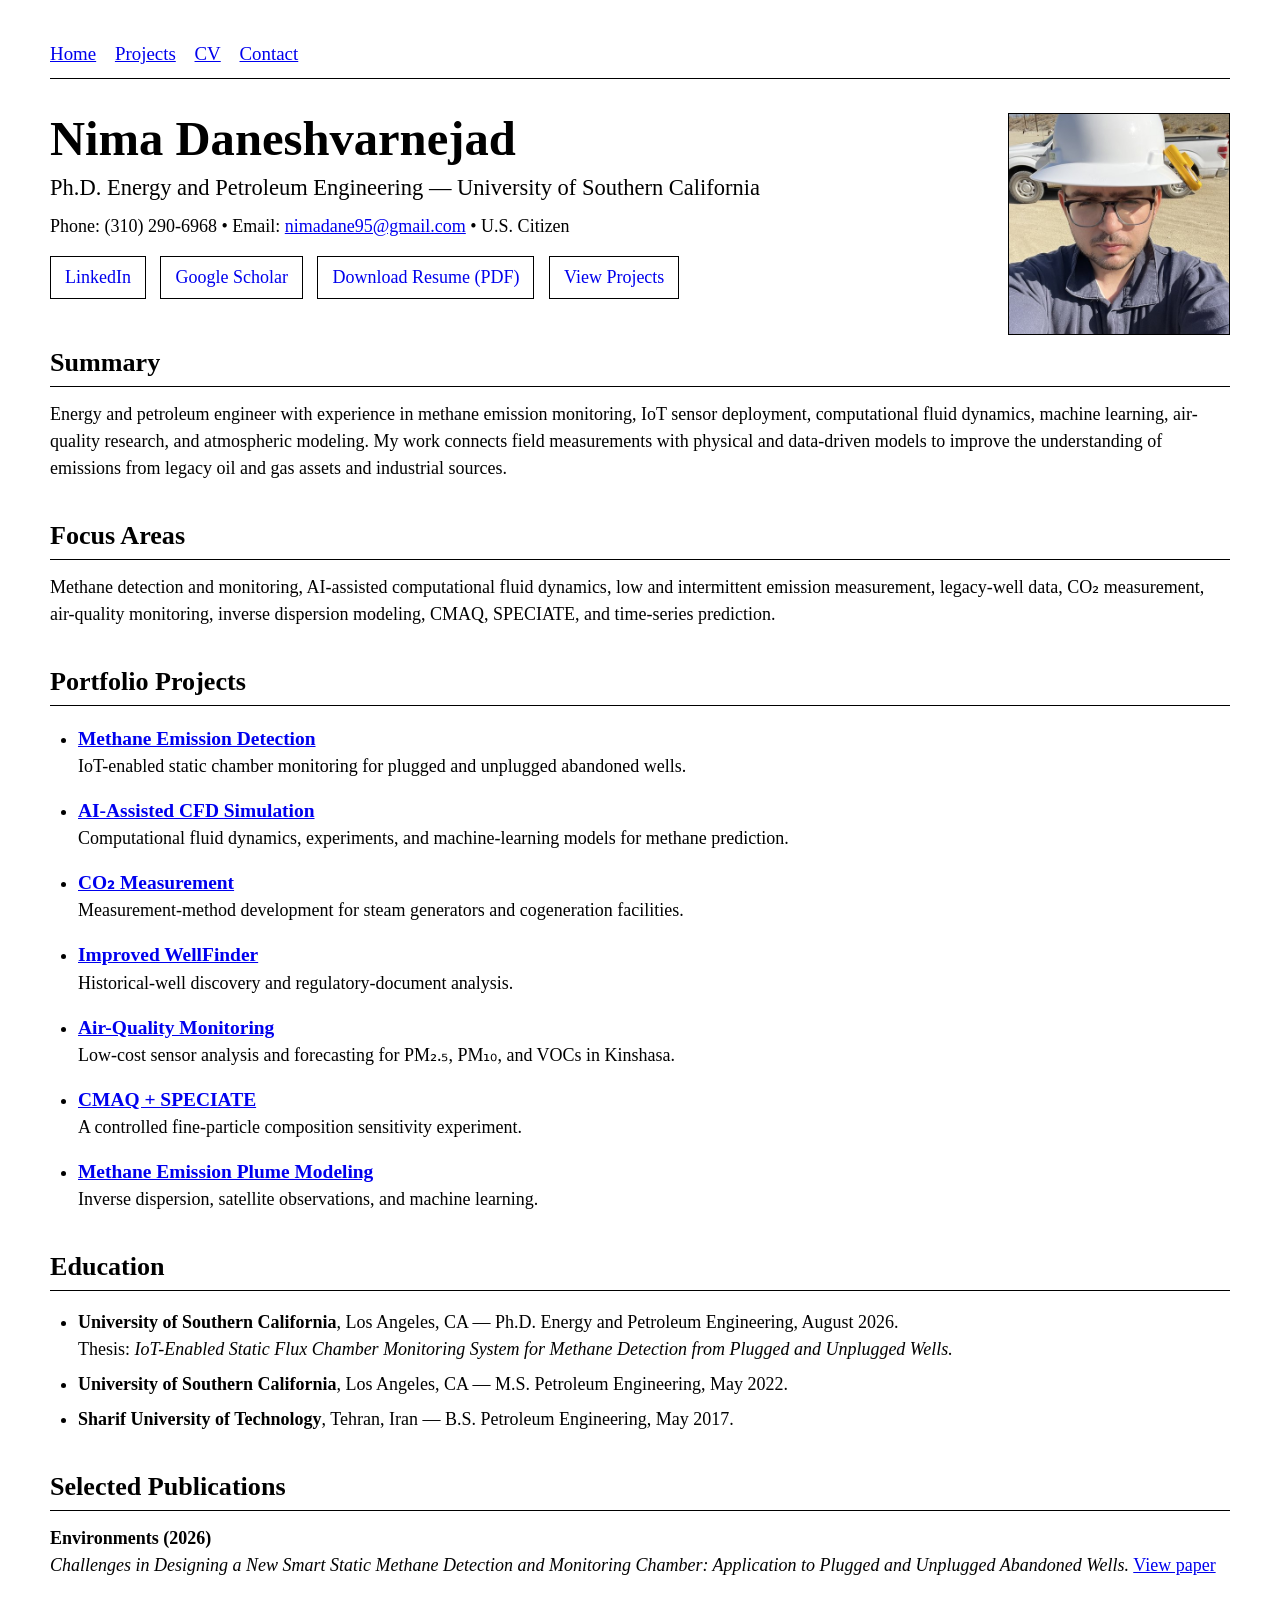
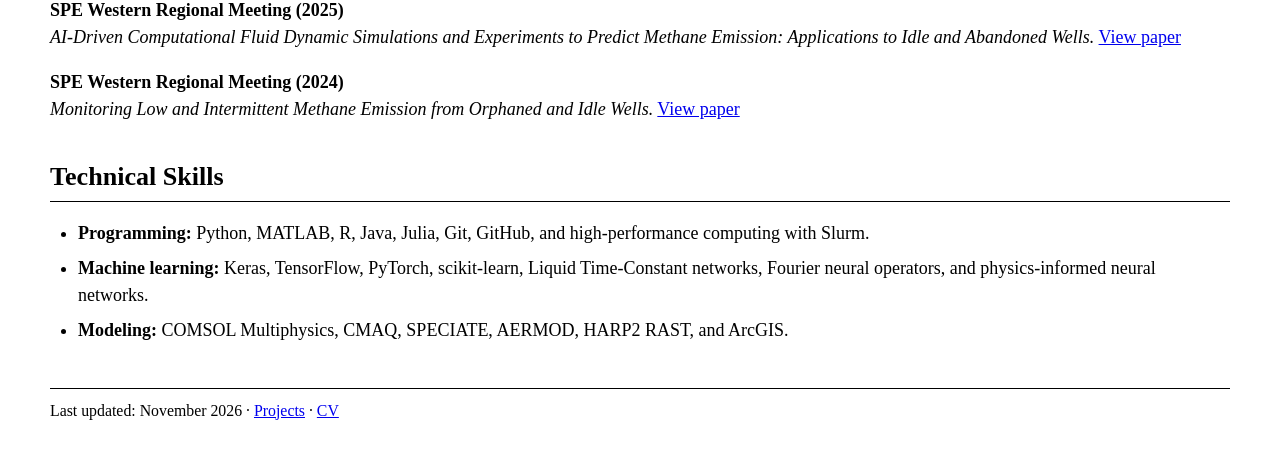
==== commit ad2354c1: "Remove measurement and monitoring project page" ====
--- a/index.html
+++ b/index.html
@@ -38,7 +38,6 @@
   <ul class="project-list">
     <li><strong><a href="projects/methane-detection.html">Methane Emission Detection</a></strong><br>IoT-enabled static chamber monitoring for plugged and unplugged abandoned wells.</li>
     <li><strong><a href="projects/ai-cfd.html">AI-Assisted CFD Simulation</a></strong><br>Computational fluid dynamics, experiments, and machine-learning models for methane prediction.</li>
-    <li><strong><a href="projects/measurement-monitoring.html">Measurement and Monitoring</a></strong><br>High-precision sensing of low and intermittent methane emissions.</li>
     <li><strong><a href="projects/co2-measurement.html">CO₂ Measurement</a></strong><br>Measurement-method development for steam generators and cogeneration facilities.</li>
     <li><strong><a href="projects/wellfinder.html">Improved WellFinder</a></strong><br>Historical-well discovery and regulatory-document analysis.</li>
     <li><strong><a href="projects/air-quality.html">Air-Quality Monitoring</a></strong><br>Low-cost sensor analysis and forecasting for PM₂.₅, PM₁₀, and VOCs in Kinshasa.</li>
--- a/styles.css
+++ b/styles.css
@@ -93,6 +93,16 @@
 figure img { width: 100%; border: 1px solid #000; }
 figcaption { margin-top: 6px; font-size: 0.9em; }
 
+.project-figure {
+  max-width: 1050px;
+  margin: 24px auto 34px;
+}
+
+.project-figure img {
+  height: auto;
+  background: #fff;
+}
+
 .back-link { margin-top: 36px; }
 
 footer {
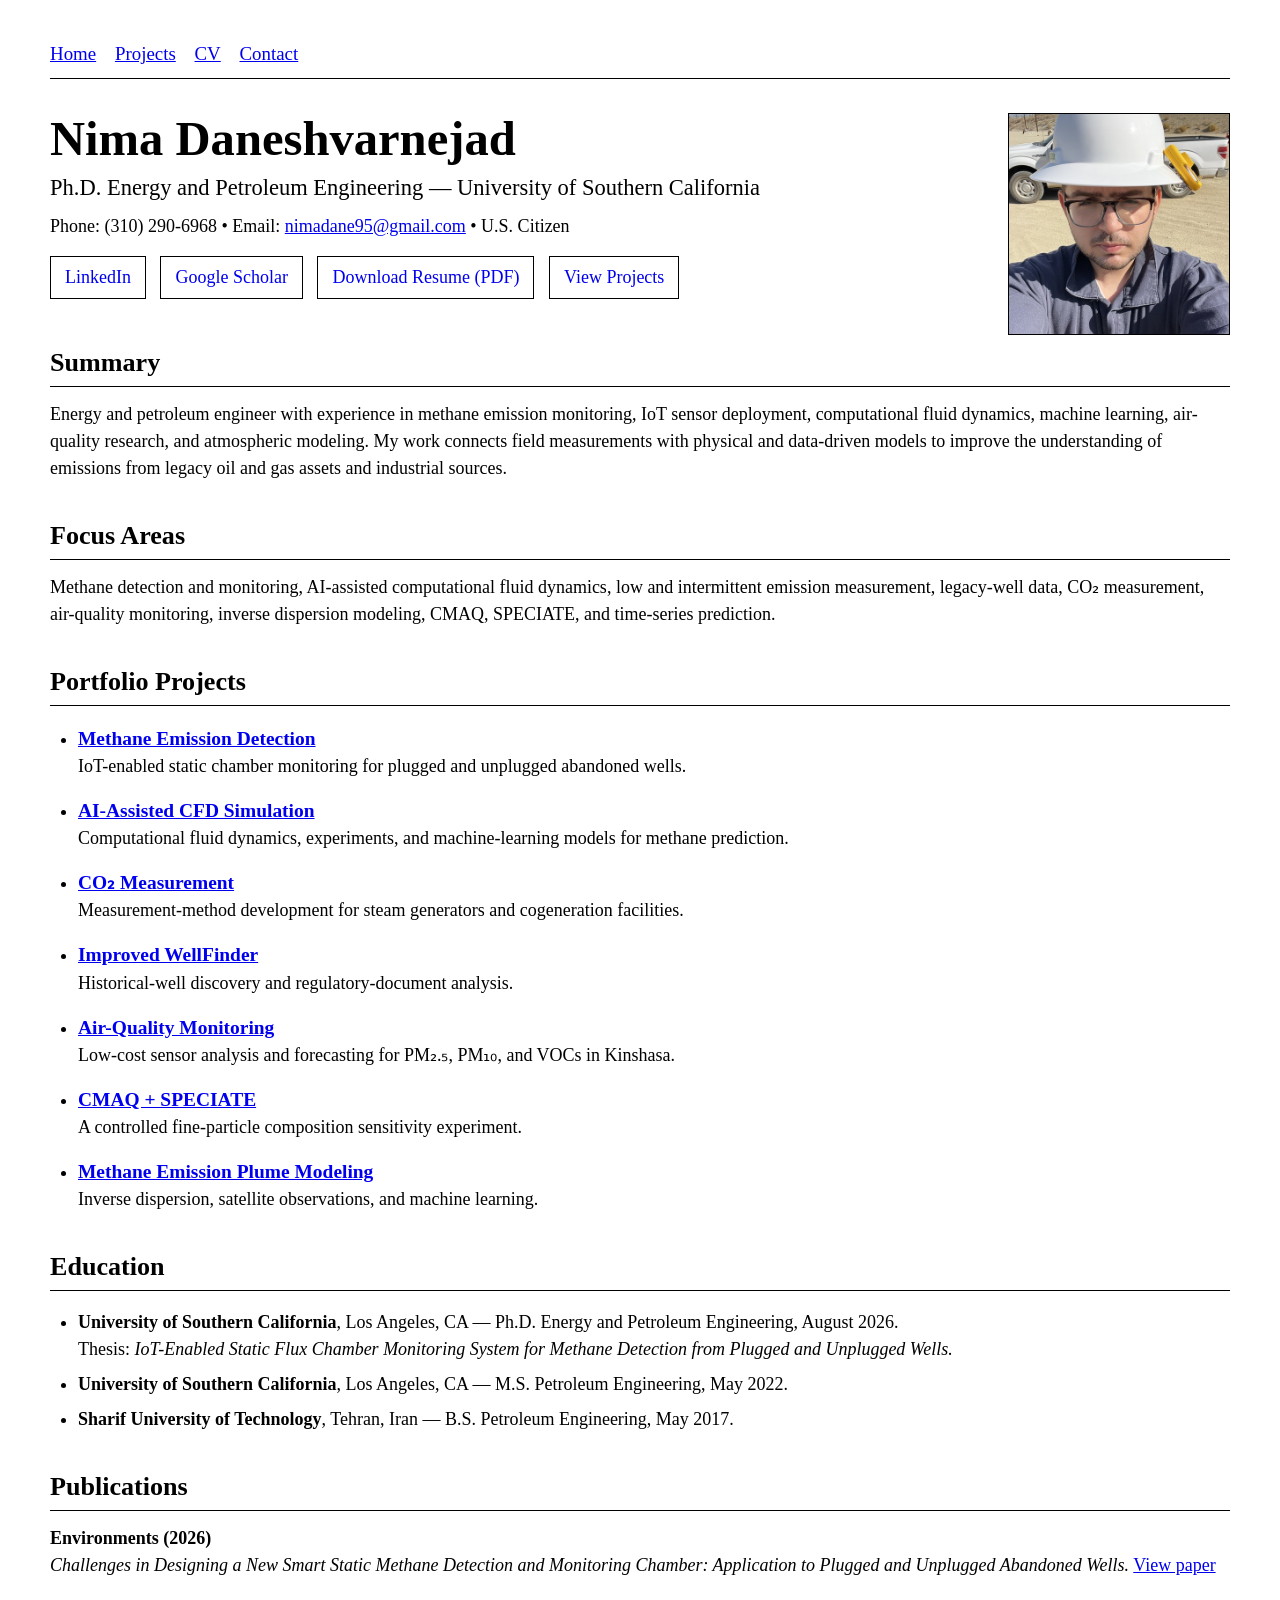
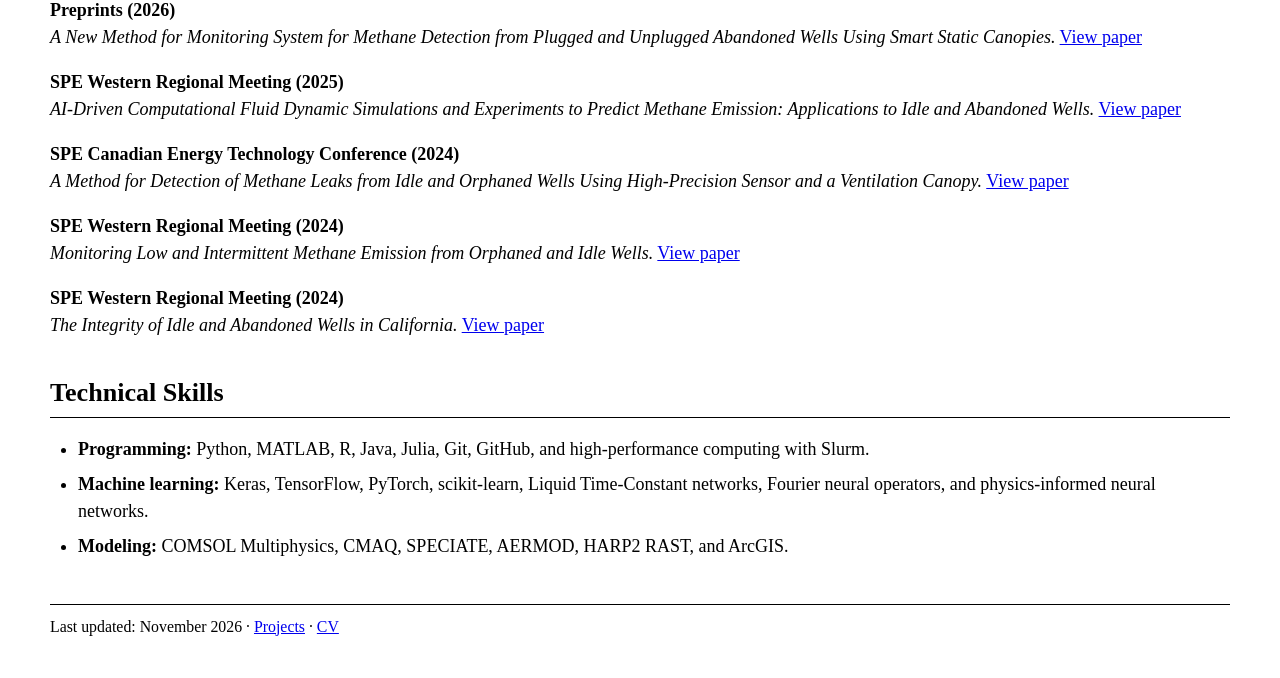
==== commit 42c3e7e4: "Update home page publications" ====
--- a/index.html
+++ b/index.html
@@ -52,10 +52,13 @@
     <li><strong>Sharif University of Technology</strong>, Tehran, Iran — B.S. Petroleum Engineering, May 2017.</li>
   </ul>
 
-  <h2>Selected Publications</h2>
+  <h2>Publications</h2>
   <div class="publication"><strong>Environments (2026)</strong><br><span class="publication-title">Challenges in Designing a New Smart Static Methane Detection and Monitoring Chamber: Application to Plugged and Unplugged Abandoned Wells.</span> <a href="https://doi.org/10.3390/environments13070411">View paper</a></div>
+  <div class="publication"><strong>Preprints (2026)</strong><br><span class="publication-title">A New Method for Monitoring System for Methane Detection from Plugged and Unplugged Abandoned Wells Using Smart Static Canopies.</span> <a href="https://doi.org/10.20944/preprints202606.0009.v1">View paper</a></div>
   <div class="publication"><strong>SPE Western Regional Meeting (2025)</strong><br><span class="publication-title">AI-Driven Computational Fluid Dynamic Simulations and Experiments to Predict Methane Emission: Applications to Idle and Abandoned Wells.</span> <a href="https://doi.org/10.2118/224153-MS">View paper</a></div>
+  <div class="publication"><strong>SPE Canadian Energy Technology Conference (2024)</strong><br><span class="publication-title">A Method for Detection of Methane Leaks from Idle and Orphaned Wells Using High-Precision Sensor and a Ventilation Canopy.</span> <a href="https://doi.org/10.2118/218022-MS">View paper</a></div>
   <div class="publication"><strong>SPE Western Regional Meeting (2024)</strong><br><span class="publication-title">Monitoring Low and Intermittent Methane Emission from Orphaned and Idle Wells.</span> <a href="https://doi.org/10.2118/218839-MS">View paper</a></div>
+  <div class="publication"><strong>SPE Western Regional Meeting (2024)</strong><br><span class="publication-title">The Integrity of Idle and Abandoned Wells in California.</span> <a href="https://doi.org/10.2118/218887-MS">View paper</a></div>
 
   <h2>Technical Skills</h2>
   <ul>
--- a/styles.css
+++ b/styles.css
@@ -103,6 +103,16 @@
   background: #fff;
 }
 
+.natural-size-figure {
+  max-width: 100%;
+}
+
+.natural-size-figure img {
+  display: block;
+  max-width: 100%;
+  margin: 0 auto;
+}
+
 .back-link { margin-top: 36px; }
 
 footer {
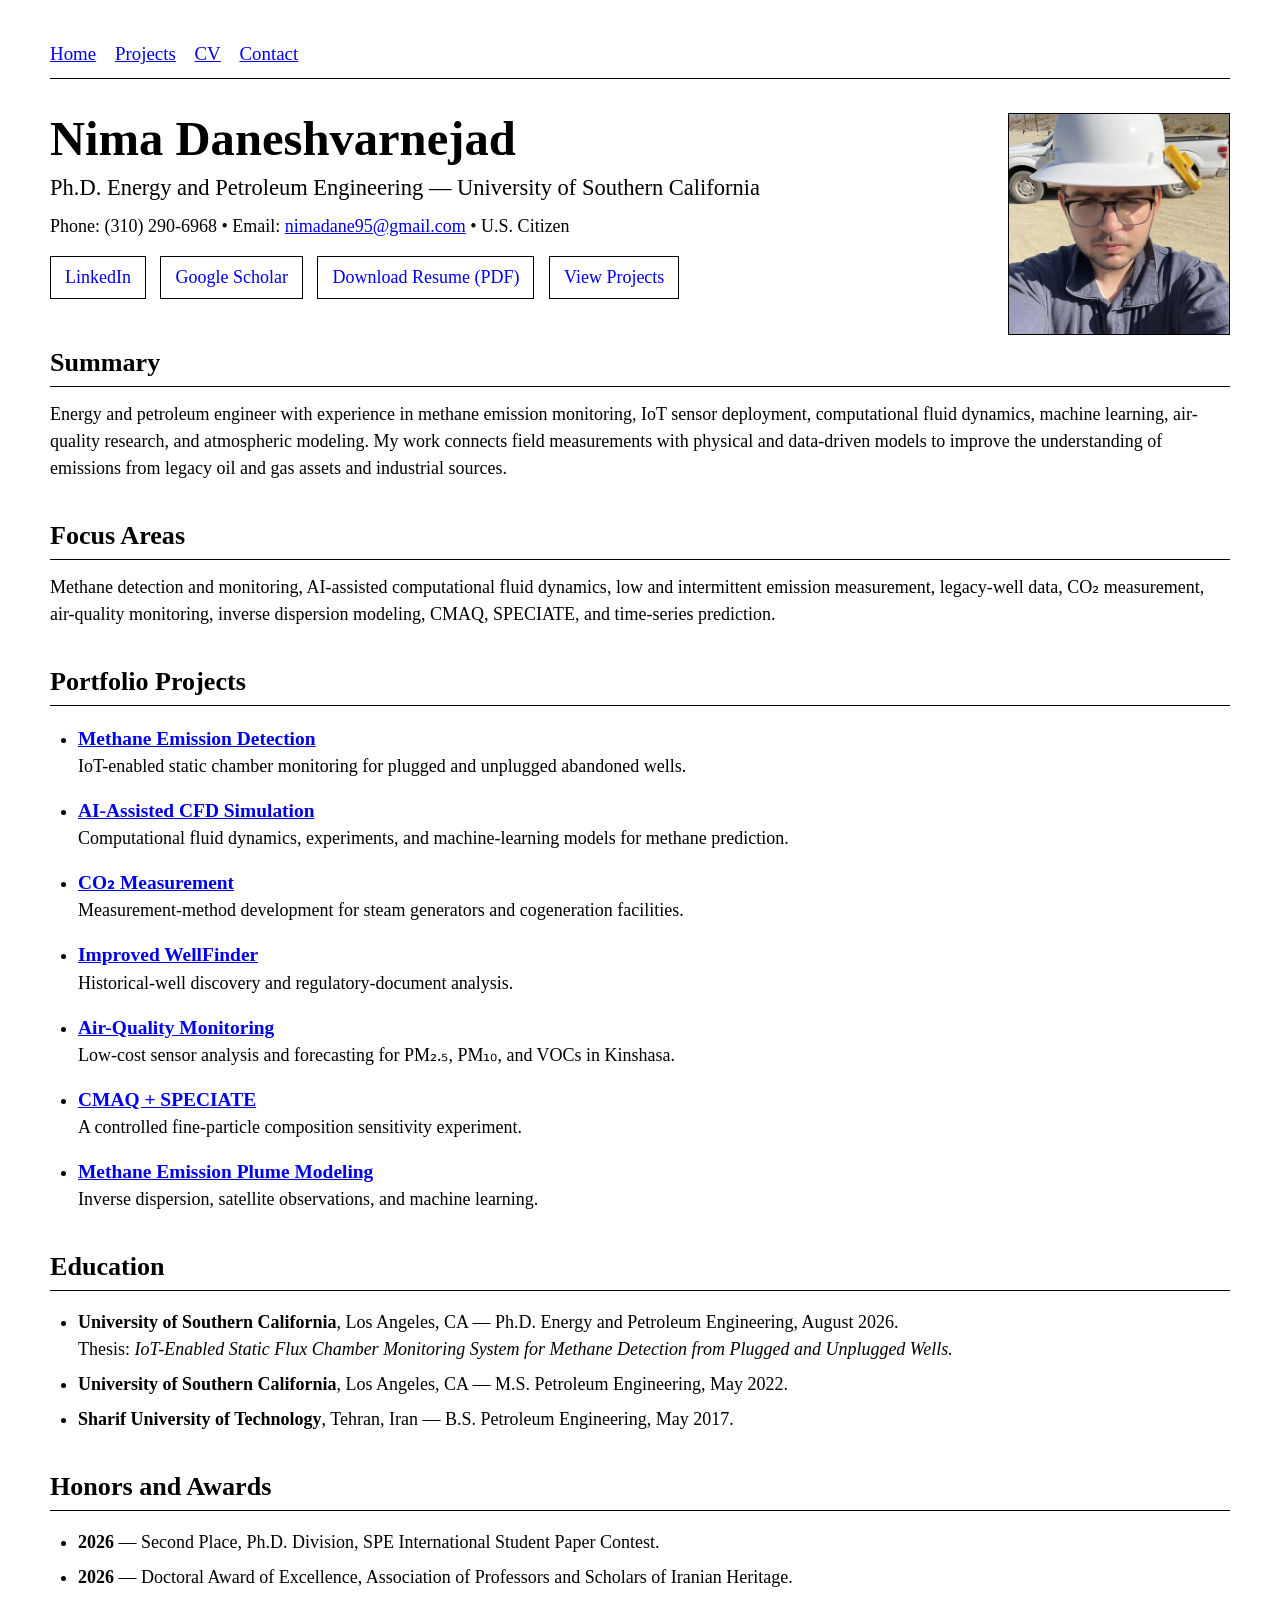
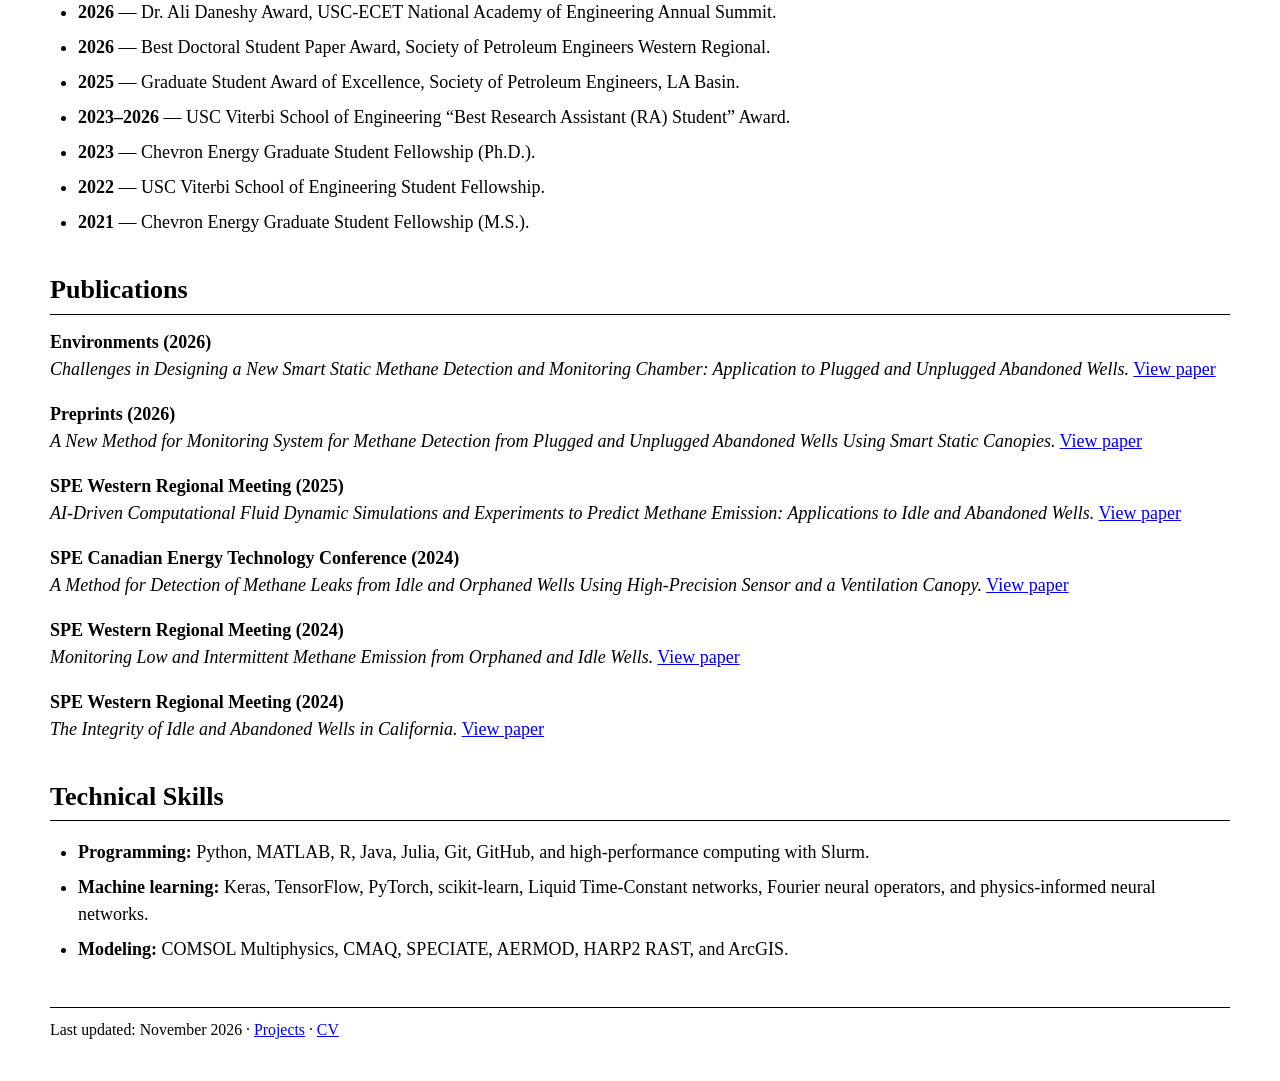
==== commit d9094447: "Add honors and awards to home page" ====
--- a/index.html
+++ b/index.html
@@ -52,6 +52,19 @@
     <li><strong>Sharif University of Technology</strong>, Tehran, Iran — B.S. Petroleum Engineering, May 2017.</li>
   </ul>
 
+  <h2>Honors and Awards</h2>
+  <ul>
+    <li><strong>2026</strong> — Second Place, Ph.D. Division, SPE International Student Paper Contest.</li>
+    <li><strong>2026</strong> — Doctoral Award of Excellence, Association of Professors and Scholars of Iranian Heritage.</li>
+    <li><strong>2026</strong> — Dr. Ali Daneshy Award, USC-ECET National Academy of Engineering Annual Summit.</li>
+    <li><strong>2026</strong> — Best Doctoral Student Paper Award, Society of Petroleum Engineers Western Regional.</li>
+    <li><strong>2025</strong> — Graduate Student Award of Excellence, Society of Petroleum Engineers, LA Basin.</li>
+    <li><strong>2023–2026</strong> — USC Viterbi School of Engineering “Best Research Assistant (RA) Student” Award.</li>
+    <li><strong>2023</strong> — Chevron Energy Graduate Student Fellowship (Ph.D.).</li>
+    <li><strong>2022</strong> — USC Viterbi School of Engineering Student Fellowship.</li>
+    <li><strong>2021</strong> — Chevron Energy Graduate Student Fellowship (M.S.).</li>
+  </ul>
+
   <h2>Publications</h2>
   <div class="publication"><strong>Environments (2026)</strong><br><span class="publication-title">Challenges in Designing a New Smart Static Methane Detection and Monitoring Chamber: Application to Plugged and Unplugged Abandoned Wells.</span> <a href="https://doi.org/10.3390/environments13070411">View paper</a></div>
   <div class="publication"><strong>Preprints (2026)</strong><br><span class="publication-title">A New Method for Monitoring System for Methane Detection from Plugged and Unplugged Abandoned Wells Using Smart Static Canopies.</span> <a href="https://doi.org/10.20944/preprints202606.0009.v1">View paper</a></div>
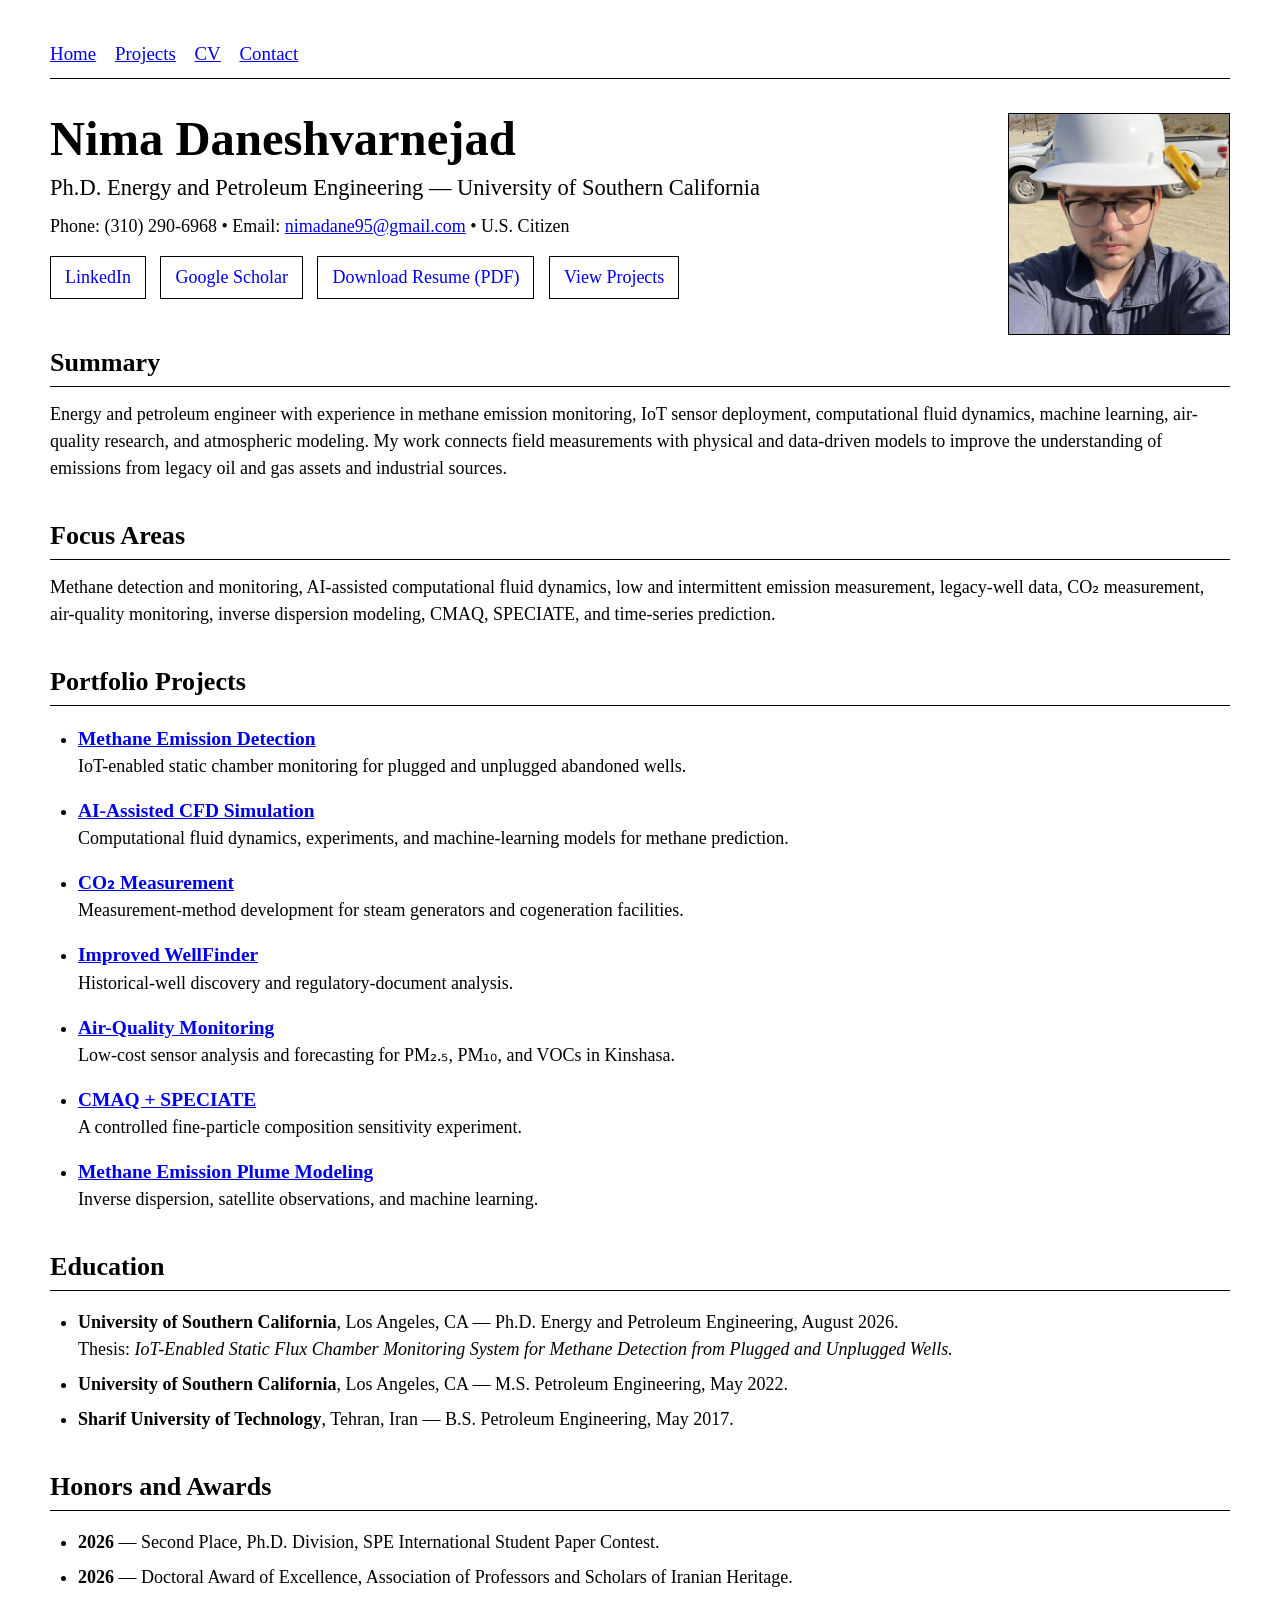
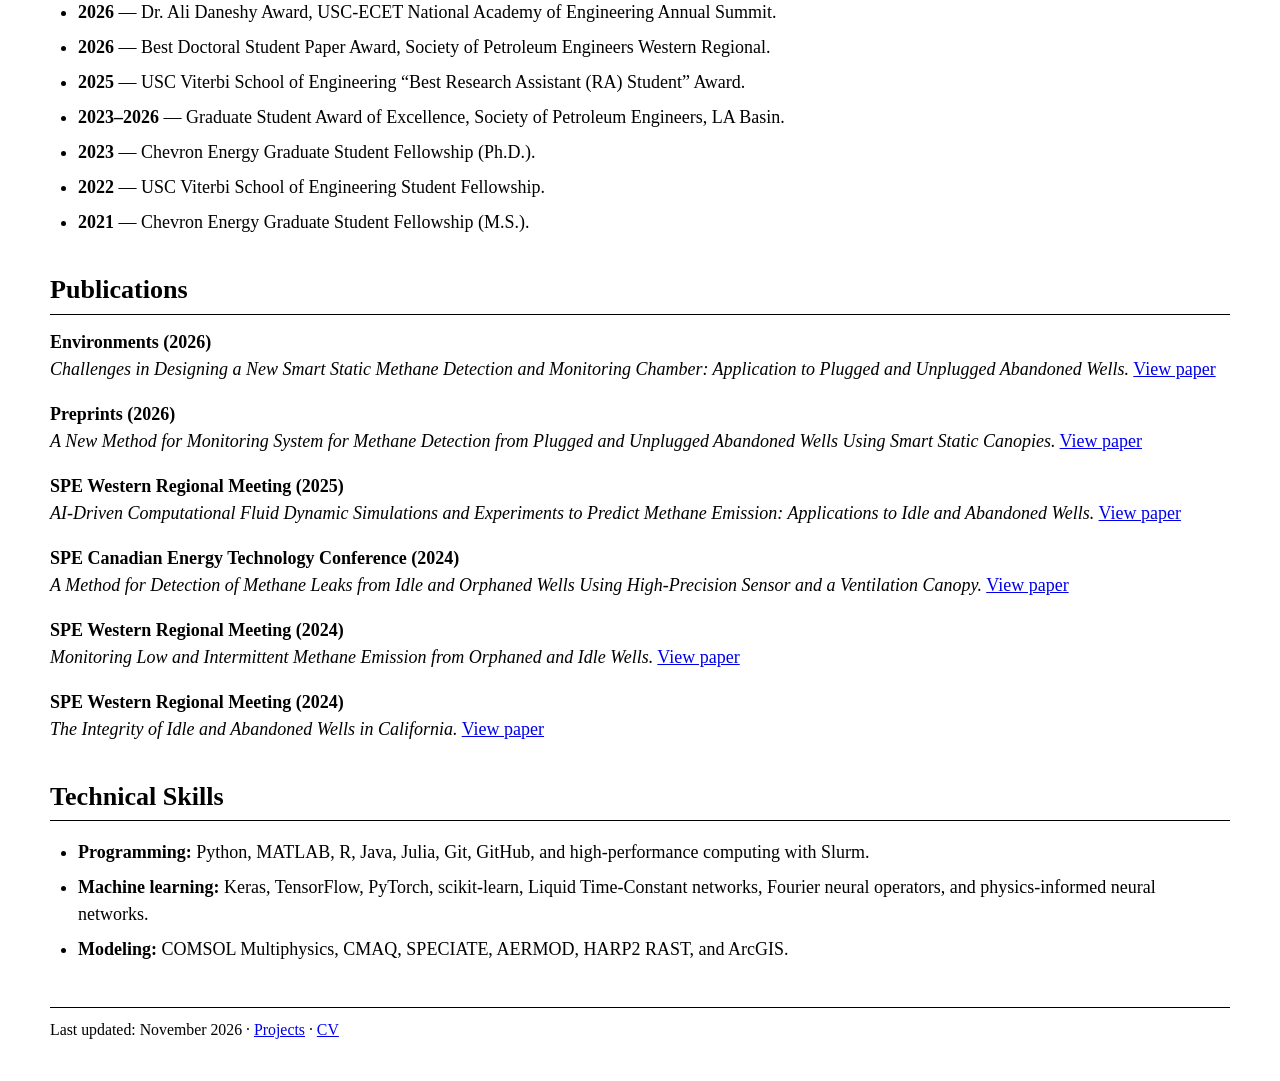
==== commit 911c56a5: "Correct honors and awards years" ====
--- a/index.html
+++ b/index.html
@@ -58,8 +58,8 @@
     <li><strong>2026</strong> — Doctoral Award of Excellence, Association of Professors and Scholars of Iranian Heritage.</li>
     <li><strong>2026</strong> — Dr. Ali Daneshy Award, USC-ECET National Academy of Engineering Annual Summit.</li>
     <li><strong>2026</strong> — Best Doctoral Student Paper Award, Society of Petroleum Engineers Western Regional.</li>
-    <li><strong>2025</strong> — Graduate Student Award of Excellence, Society of Petroleum Engineers, LA Basin.</li>
-    <li><strong>2023–2026</strong> — USC Viterbi School of Engineering “Best Research Assistant (RA) Student” Award.</li>
+    <li><strong>2025</strong> — USC Viterbi School of Engineering “Best Research Assistant (RA) Student” Award.</li>
+    <li><strong>2023–2026</strong> — Graduate Student Award of Excellence, Society of Petroleum Engineers, LA Basin.</li>
     <li><strong>2023</strong> — Chevron Energy Graduate Student Fellowship (Ph.D.).</li>
     <li><strong>2022</strong> — USC Viterbi School of Engineering Student Fellowship.</li>
     <li><strong>2021</strong> — Chevron Energy Graduate Student Fellowship (M.S.).</li>
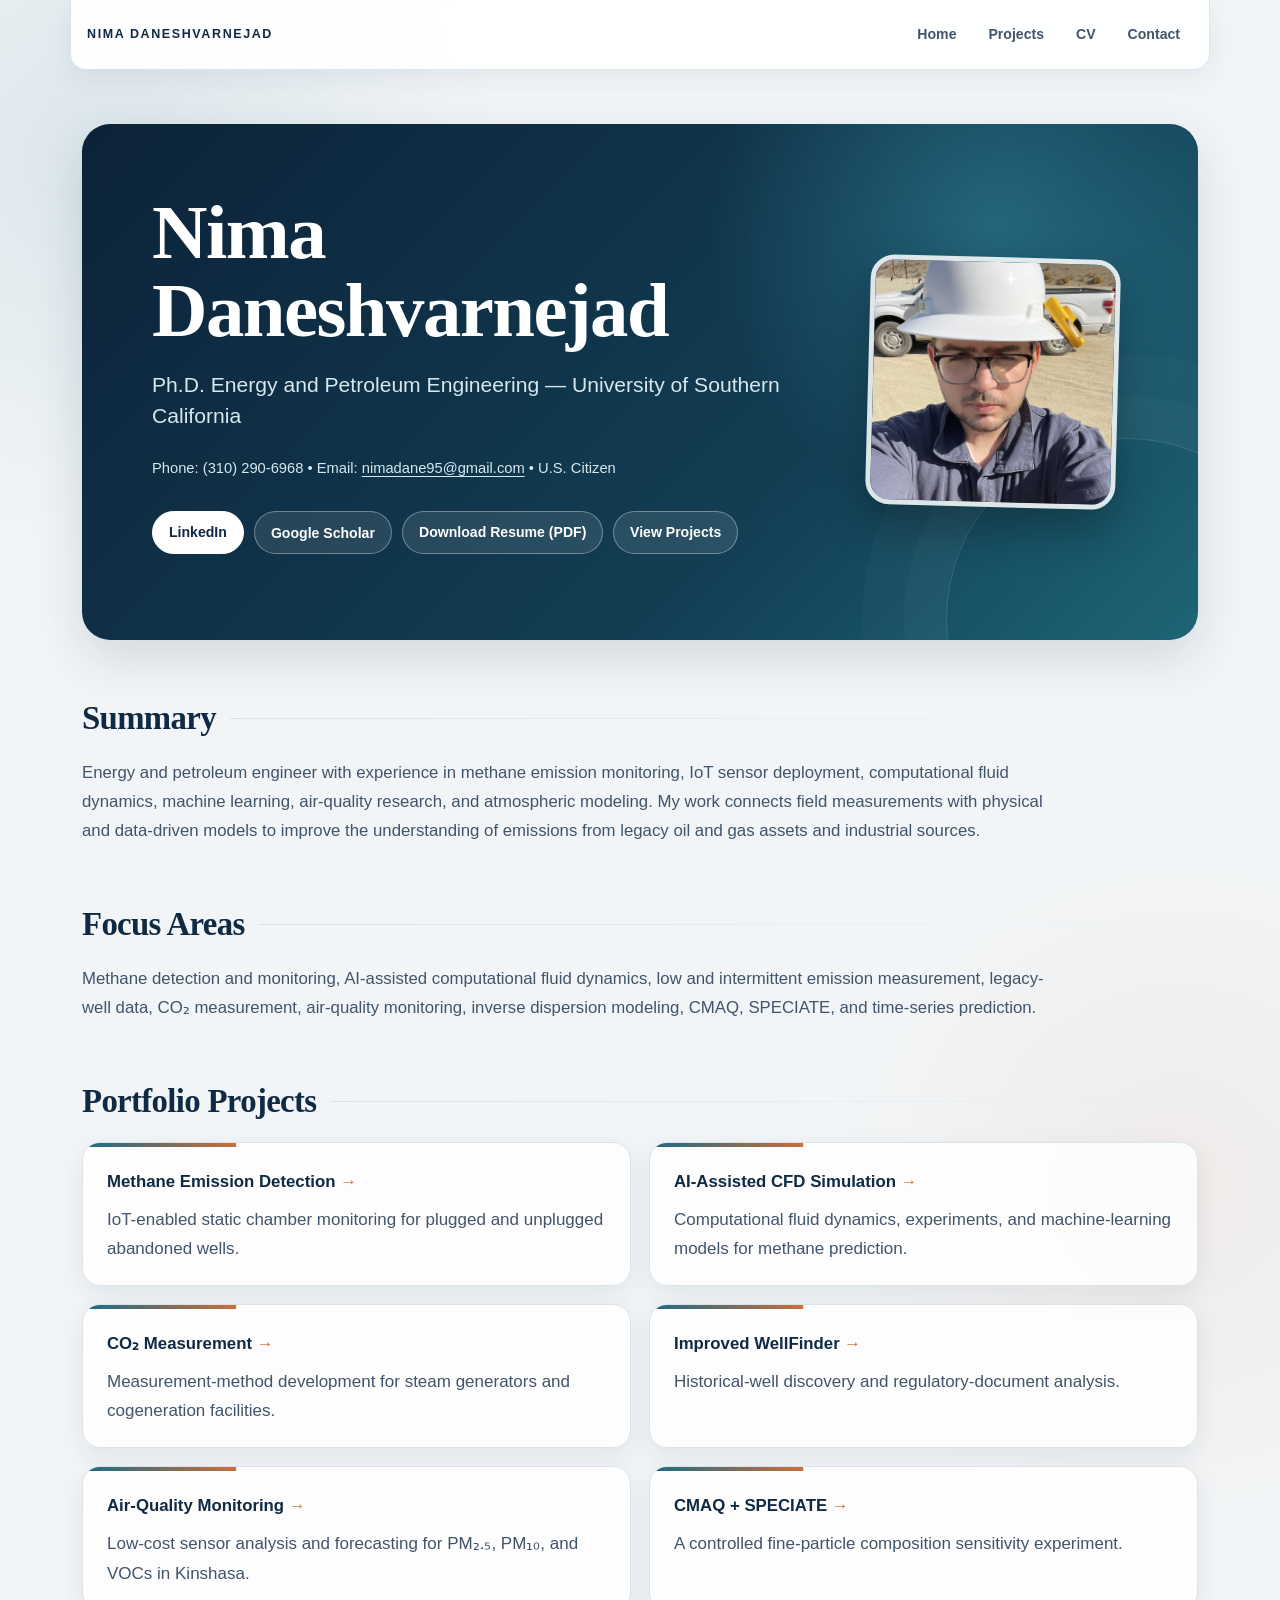
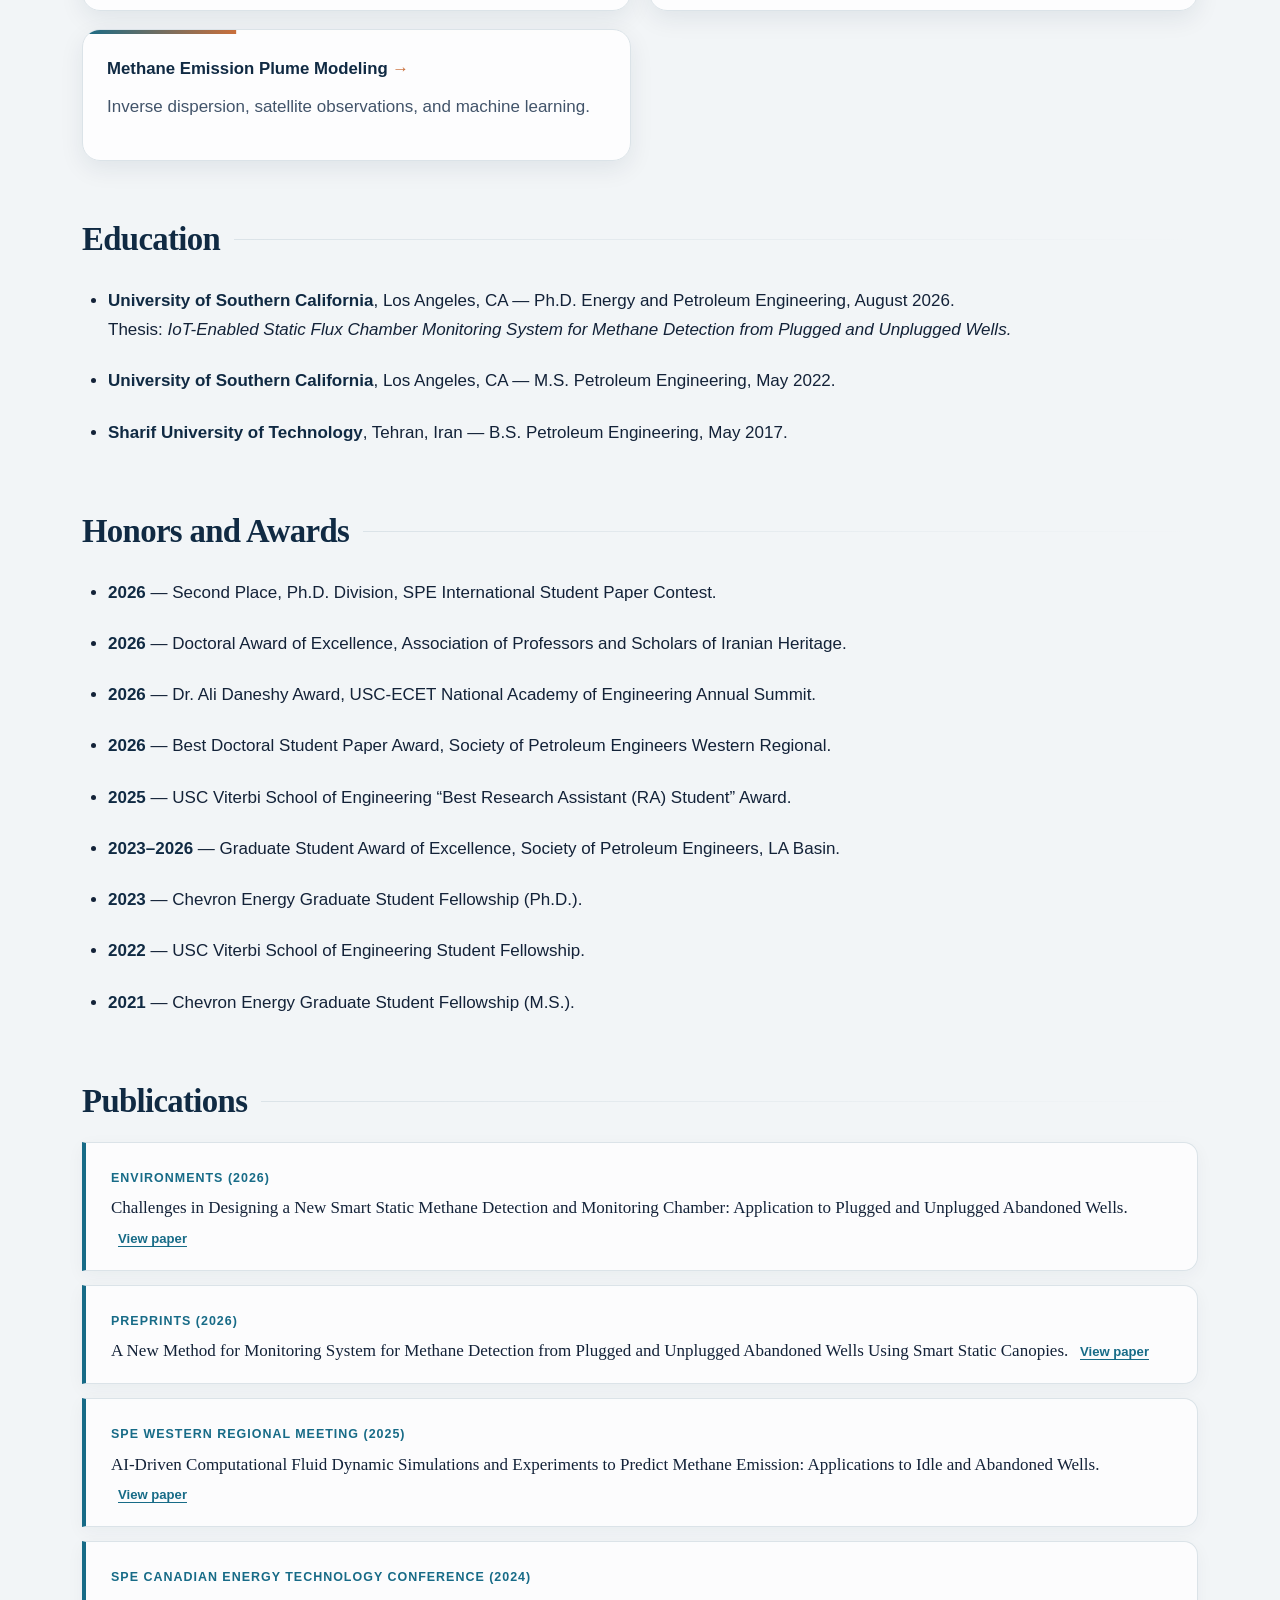
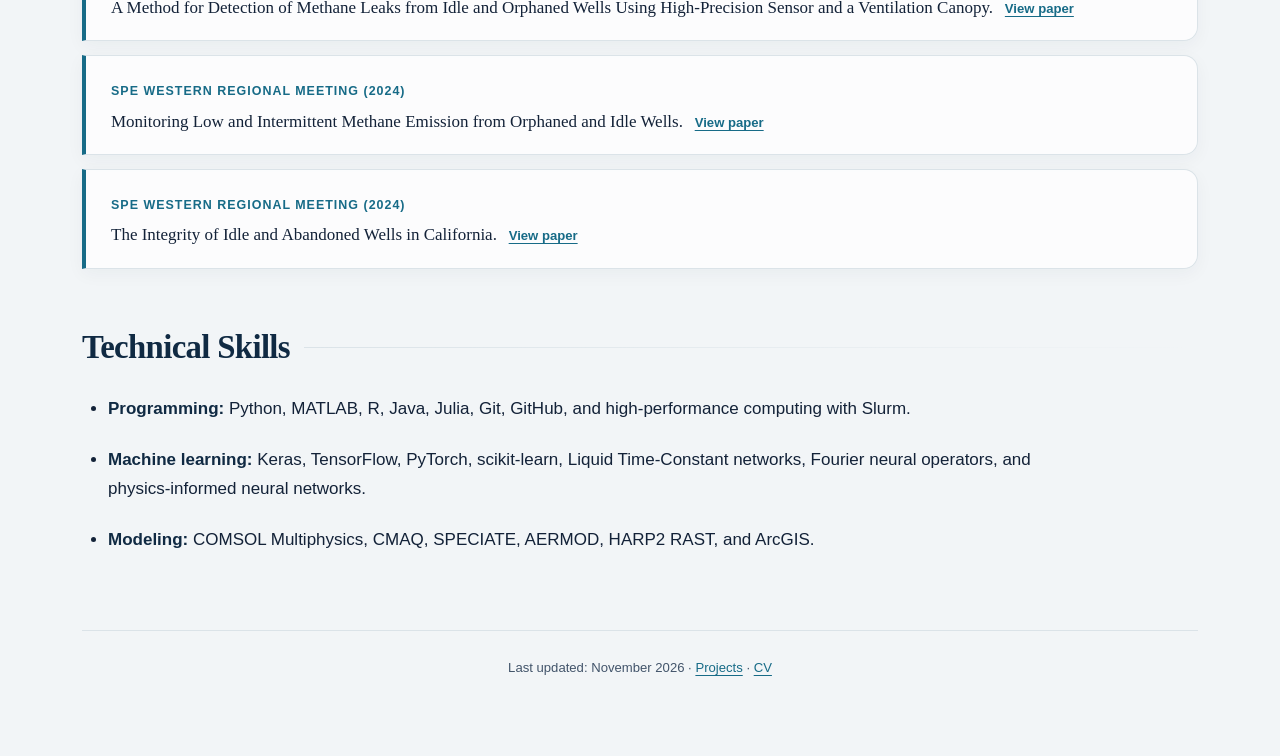
==== commit 063a41ec: "Redesign portfolio visual system" ====
--- a/index.html
+++ b/index.html
@@ -7,7 +7,7 @@
   <title>Nima Daneshvarnejad</title>
   <link rel="stylesheet" href="styles.css">
 </head>
-<body>
+<body class="home-page">
   <nav>
     <a href="index.html">Home</a>
     <a href="projects.html">Projects</a>
@@ -15,18 +15,19 @@
     <a href="mailto:nimadane95@gmail.com">Contact</a>
   </nav>
 
-  <img class="photo" src="photo.jpg" alt="Nima Daneshvarnejad at a field site">
+  <header class="hero">
+    <img class="photo" src="photo.jpg" alt="Nima Daneshvarnejad at a field site">
+    <h1>Nima Daneshvarnejad</h1>
+    <p class="subtitle">Ph.D. Energy and Petroleum Engineering — University of Southern California</p>
+    <p class="contact">Phone: (310) 290-6968 • Email: <a href="mailto:nimadane95@gmail.com">nimadane95@gmail.com</a> • U.S. Citizen</p>
 
-  <h1>Nima Daneshvarnejad</h1>
-  <p class="subtitle">Ph.D. Energy and Petroleum Engineering — University of Southern California</p>
-  <p class="contact">Phone: (310) 290-6968 • Email: <a href="mailto:nimadane95@gmail.com">nimadane95@gmail.com</a> • U.S. Citizen</p>
-
-  <div class="buttons">
-    <a href="https://www.linkedin.com/in/nimadane/">LinkedIn</a>
-    <a href="https://scholar.google.com/citations?user=mGlNNqAAAAAJ&hl=en">Google Scholar</a>
-    <a href="resume.pdf" download>Download Resume (PDF)</a>
-    <a href="projects.html">View Projects</a>
-  </div>
+    <div class="buttons">
+      <a href="https://www.linkedin.com/in/nimadane/">LinkedIn</a>
+      <a href="https://scholar.google.com/citations?user=mGlNNqAAAAAJ&hl=en">Google Scholar</a>
+      <a href="resume.pdf" download>Download Resume (PDF)</a>
+      <a href="projects.html">View Projects</a>
+    </div>
+  </header>
 
   <h2>Summary</h2>
   <p>Energy and petroleum engineer with experience in methane emission monitoring, IoT sensor deployment, computational fluid dynamics, machine learning, air-quality research, and atmospheric modeling. My work connects field measurements with physical and data-driven models to improve the understanding of emissions from legacy oil and gas assets and industrial sources.</p>
--- a/styles.css
+++ b/styles.css
@@ -1,133 +1,477 @@
+:root {
+  --ink: #132238;
+  --ink-soft: #42546a;
+  --navy: #102a43;
+  --blue: #176b87;
+  --blue-light: #e9f4f7;
+  --copper: #c96f3b;
+  --paper: #ffffff;
+  --canvas: #f2f5f7;
+  --line: #dbe3e8;
+  --shadow-sm: 0 8px 24px rgba(16, 42, 67, 0.08);
+  --shadow-md: 0 18px 50px rgba(16, 42, 67, 0.14);
+  --radius: 18px;
+}
+
+* { box-sizing: border-box; }
+
+html {
+  scroll-behavior: smooth;
+  background:
+    radial-gradient(circle at 8% 4%, rgba(23, 107, 135, 0.10), transparent 25rem),
+    radial-gradient(circle at 92% 30%, rgba(201, 111, 59, 0.07), transparent 22rem),
+    var(--canvas);
+}
+
 body {
-  margin: 40px auto;
+  margin: 0 auto;
   max-width: 1180px;
-  padding: 0 22px;
-  color: #000;
+  padding: 0 32px 72px;
+  color: var(--ink);
+  background: transparent;
+  font-family: Inter, "Avenir Next", Avenir, "Segoe UI", Helvetica, Arial, sans-serif;
+  font-size: 17px;
+  line-height: 1.72;
+  text-rendering: optimizeLegibility;
+}
+
+a {
+  color: var(--blue);
+  text-decoration-thickness: 1px;
+  text-underline-offset: 3px;
+  transition: color 160ms ease;
+}
+
+a:hover { color: var(--copper); }
+a:focus-visible { outline: 3px solid rgba(201, 111, 59, 0.35); outline-offset: 3px; border-radius: 4px; }
+
+nav {
+  position: sticky;
+  top: 0;
+  z-index: 20;
+  display: flex;
+  align-items: center;
+  gap: 6px;
+  min-height: 70px;
+  margin: 0 -12px 54px;
+  padding: 10px 16px;
+  border: 1px solid rgba(219, 227, 232, 0.9);
+  border-top: 0;
+  border-radius: 0 0 16px 16px;
+  background: rgba(255, 255, 255, 0.92);
+  box-shadow: 0 8px 28px rgba(16, 42, 67, 0.07);
+  backdrop-filter: blur(16px) saturate(150%);
+  -webkit-backdrop-filter: blur(16px) saturate(150%);
+}
+
+nav::before {
+  content: "NIMA DANESHVARNEJAD";
+  margin-right: auto;
+  color: var(--navy);
+  font-size: 0.78rem;
+  font-weight: 800;
+  letter-spacing: 0.13em;
+  white-space: nowrap;
+}
+
+nav a {
+  padding: 8px 13px;
+  border-radius: 999px;
+  color: var(--ink-soft);
+  font-size: 0.88rem;
+  font-weight: 650;
+  text-decoration: none;
+}
+
+nav a:hover {
+  color: var(--navy);
+  background: var(--blue-light);
+}
+
+h1, h2, h3 {
+  color: var(--navy);
+  font-family: Georgia, "Times New Roman", serif;
+  letter-spacing: -0.02em;
+}
+
+h1 {
+  margin: 0 0 10px;
+  max-width: 900px;
+  font-size: clamp(2.65rem, 7vw, 4.7rem);
+  line-height: 1.02;
+}
+
+body:not(.home-page) > h1 {
+  position: relative;
+  margin-top: 18px;
+  padding-top: 28px;
+}
+
+body:not(.home-page) > h1::before {
+  content: "";
+  position: absolute;
+  top: 0;
+  left: 0;
+  width: 72px;
+  height: 5px;
+  border-radius: 999px;
+  background: linear-gradient(90deg, var(--copper), var(--blue));
+}
+
+.subtitle {
+  max-width: 850px;
+  margin: 0 0 16px;
+  color: var(--ink-soft);
+  font-size: clamp(1.08rem, 2vw, 1.32rem);
+  line-height: 1.5;
+}
+
+.contact {
+  margin: 0;
+  color: var(--ink-soft);
+  font-size: 0.92rem;
+}
+
+.eyebrow {
+  margin: 0 0 18px;
+  color: #f3b184;
+  font-size: 0.78rem;
+  font-weight: 800;
+  letter-spacing: 0.17em;
+  text-transform: uppercase;
+}
+
+.hero {
+  position: relative;
+  display: grid;
+  grid-template-columns: minmax(0, 1fr) 260px;
+  gap: 8px 50px;
+  align-items: center;
+  margin-bottom: 58px;
+  padding: clamp(34px, 6vw, 70px);
+  overflow: hidden;
+  border-radius: 28px;
+  color: #fff;
+  background:
+    radial-gradient(circle at 82% 20%, rgba(63, 158, 180, 0.42), transparent 18rem),
+    linear-gradient(135deg, #0c2238 0%, #123e54 65%, #1e6576 100%);
+  box-shadow: var(--shadow-md);
+}
+
+.hero::after {
+  content: "";
+  position: absolute;
+  right: -110px;
+  bottom: -160px;
+  width: 360px;
+  height: 360px;
+  border: 1px solid rgba(255, 255, 255, 0.14);
+  border-radius: 50%;
+  box-shadow: 0 0 0 42px rgba(255, 255, 255, 0.025), 0 0 0 84px rgba(255, 255, 255, 0.02);
+  pointer-events: none;
+}
+
+.hero > *:not(.photo) { grid-column: 1; position: relative; z-index: 1; }
+.hero h1 { color: #fff; font-size: clamp(2.8rem, 6vw, 5rem); }
+.hero .subtitle { color: #d6e7ed; }
+.hero .contact, .hero .contact a { color: #d6e7ed; }
+
+.photo {
+  grid-column: 2;
+  grid-row: 1 / span 6;
+  width: 100%;
+  max-width: 250px;
+  aspect-ratio: 1 / 1;
+  margin: 0;
+  object-fit: cover;
+  border: 5px solid rgba(255, 255, 255, 0.86);
+  border-radius: 24px;
+  box-shadow: 0 20px 45px rgba(0, 0, 0, 0.28);
+  transform: rotate(1.5deg);
+  position: relative;
+  z-index: 1;
+}
+
+.buttons {
+  display: flex;
+  flex-wrap: wrap;
+  gap: 10px;
+  margin: 22px 0 0;
+}
+
+.buttons a {
+  display: inline-flex;
+  align-items: center;
+  justify-content: center;
+  min-height: 43px;
+  padding: 8px 16px;
+  border: 1px solid var(--line);
+  border-radius: 999px;
+  color: var(--navy);
   background: #fff;
-  font-family: "Times New Roman", Times, serif;
-  font-size: 18px;
-  line-height: 1.5;
-}
-
-a { color: #0000ee; }
-a:visited { color: #551a8b; }
-
-nav {
-  margin-bottom: 34px;
-  padding-bottom: 10px;
-  border-bottom: 1px solid #000;
-  font-size: 1.05em;
-}
-
-nav a { margin-right: 14px; }
-
-h1 {
-  margin: 0 0 4px;
-  font-size: 2.7em;
-  line-height: 1.1;
-}
-
-.subtitle {
-  margin: 0 0 8px;
-  font-size: 1.25em;
-}
-
-.contact { margin: 0 0 14px; }
+  box-shadow: 0 3px 10px rgba(16, 42, 67, 0.06);
+  font-size: 0.88rem;
+  font-weight: 750;
+  text-decoration: none;
+  transition: transform 160ms ease, box-shadow 160ms ease, background 160ms ease;
+}
+
+.buttons a:hover {
+  color: #fff;
+  border-color: var(--blue);
+  background: var(--blue);
+  box-shadow: 0 8px 20px rgba(23, 107, 135, 0.24);
+  transform: translateY(-2px);
+}
+
+.hero .buttons a {
+  color: #fff;
+  border-color: rgba(255, 255, 255, 0.34);
+  background: rgba(255, 255, 255, 0.10);
+  box-shadow: none;
+  backdrop-filter: blur(8px);
+}
+
+.hero .buttons a:first-child {
+  color: var(--navy);
+  border-color: #fff;
+  background: #fff;
+}
+
+.hero .buttons a:hover { color: var(--navy); background: #f6c5a5; border-color: #f6c5a5; }
 
 h2 {
-  margin: 34px 0 14px;
-  padding-bottom: 4px;
-  border-bottom: 1px solid #000;
-  font-size: 1.45em;
-}
-
-h3 { margin: 24px 0 6px; }
-p { margin: 10px 0; }
-ul, ol { padding-left: 28px; }
-li { margin-bottom: 8px; }
-
-.photo {
-  float: right;
-  width: 220px;
-  margin: 0 0 20px 34px;
-  border: 1px solid #000;
-}
-
-.buttons { margin: 16px 0 24px; }
-.buttons a {
+  display: flex;
+  align-items: center;
+  gap: 14px;
+  margin: 58px 0 20px;
+  padding: 0;
+  border: 0;
+  font-size: clamp(1.55rem, 3vw, 2.05rem);
+  line-height: 1.25;
+}
+
+h2::after {
+  content: "";
+  flex: 1;
+  height: 1px;
+  background: linear-gradient(90deg, var(--line), transparent);
+}
+
+h3 { margin: 30px 0 10px; font-size: 1.3rem; }
+p { margin: 12px 0; }
+ul, ol { padding-left: 26px; }
+li { margin-bottom: 10px; }
+strong { color: var(--navy); }
+
+.home-page > h2:nth-of-type(1) + p,
+.home-page > h2:nth-of-type(2) + p {
+  max-width: 980px;
+  color: var(--ink-soft);
+  font-size: 1.05rem;
+}
+
+.project-list {
+  display: grid;
+  grid-template-columns: repeat(2, minmax(0, 1fr));
+  gap: 18px;
+  padding: 0;
+  list-style: none;
+}
+
+.project-list li {
+  position: relative;
+  min-height: 132px;
+  margin: 0;
+  padding: 24px 24px 22px;
+  overflow: hidden;
+  border: 1px solid var(--line);
+  border-radius: var(--radius);
+  color: var(--ink-soft);
+  background: rgba(255, 255, 255, 0.86);
+  box-shadow: var(--shadow-sm);
+  transition: transform 180ms ease, box-shadow 180ms ease, border-color 180ms ease;
+}
+
+.project-list li::before {
+  content: "";
+  position: absolute;
+  top: 0;
+  left: 0;
+  width: 100%;
+  height: 4px;
+  background: linear-gradient(90deg, var(--blue), var(--copper));
+  transform: scaleX(0.28);
+  transform-origin: left;
+  transition: transform 180ms ease;
+}
+
+.project-list li:hover {
+  border-color: rgba(23, 107, 135, 0.35);
+  box-shadow: var(--shadow-md);
+  transform: translateY(-4px);
+}
+
+.project-list li:hover::before { transform: scaleX(1); }
+.project-list strong { display: inline-block; margin-bottom: 8px; font-size: 1.05rem; }
+.project-list a { color: var(--navy); text-decoration: none; }
+.project-list a::after { content: "  →"; color: var(--copper); }
+
+.publication {
+  position: relative;
+  margin: 0 0 14px;
+  padding: 19px 22px 18px 25px;
+  border: 1px solid var(--line);
+  border-left: 4px solid var(--blue);
+  border-radius: 0 14px 14px 0;
+  background: rgba(255, 255, 255, 0.76);
+  box-shadow: 0 5px 18px rgba(16, 42, 67, 0.045);
+}
+
+.publication strong {
   display: inline-block;
-  margin: 0 10px 10px 0;
-  padding: 7px 14px;
-  border: 1px solid #000;
-  color: #0000ee;
-  text-decoration: none;
-}
-.buttons a:hover { background: #eee; }
-
-.project-list li { margin-bottom: 16px; }
-.project-list strong { font-size: 1.08em; }
+  margin-bottom: 4px;
+  color: var(--blue);
+  font-size: 0.78rem;
+  letter-spacing: 0.08em;
+  text-transform: uppercase;
+}
+
+.publication-title { color: var(--ink); font-family: Georgia, "Times New Roman", serif; font-style: normal; }
+.publication a { display: inline-block; margin-left: 7px; font-size: 0.82rem; font-weight: 750; white-space: nowrap; }
 
 .details {
   width: 100%;
-  max-width: 760px;
-  border-collapse: collapse;
-}
+  max-width: 840px;
+  overflow: hidden;
+  border: 1px solid var(--line);
+  border-spacing: 0;
+  border-radius: 16px;
+  background: #fff;
+  box-shadow: var(--shadow-sm);
+}
+
 .details th,
 .details td {
-  padding: 8px 10px;
-  border: 1px solid #999;
+  padding: 14px 17px;
+  border: 0;
+  border-bottom: 1px solid var(--line);
   text-align: left;
   vertical-align: top;
 }
-.details th { width: 170px; }
-
-.publication { margin-bottom: 18px; }
-.publication-title { font-style: italic; }
+
+.details tr:last-child th, .details tr:last-child td { border-bottom: 0; }
+.details th { width: 190px; color: var(--navy); background: #edf5f7; font-size: 0.88rem; }
 
 .figure-row {
   display: grid;
-  grid-template-columns: 1fr 1fr;
-  gap: 20px;
-}
-figure { margin: 10px 0 22px; }
-figure img { width: 100%; border: 1px solid #000; }
-figcaption { margin-top: 6px; font-size: 0.9em; }
-
-.project-figure {
-  max-width: 1050px;
-  margin: 24px auto 34px;
-}
-
-.project-figure img {
-  height: auto;
+  grid-template-columns: repeat(2, minmax(0, 1fr));
+  gap: 24px;
+}
+
+figure {
+  margin: 22px 0 34px;
+  padding: 12px;
+  border: 1px solid var(--line);
+  border-radius: 18px;
   background: #fff;
-}
-
-.natural-size-figure {
-  max-width: 100%;
-}
-
-.natural-size-figure img {
+  box-shadow: var(--shadow-sm);
+}
+
+figure img {
   display: block;
   max-width: 100%;
+  height: auto;
   margin: 0 auto;
-}
-
-.back-link { margin-top: 36px; }
+  border: 0;
+  border-radius: 11px;
+}
+
+figcaption {
+  margin: 10px 6px 2px;
+  color: var(--ink-soft);
+  font-size: 0.85rem;
+  line-height: 1.5;
+}
+
+.project-figure { max-width: 1050px; margin: 28px auto 42px; }
+.natural-size-figure { max-width: 100%; }
+.natural-size-figure img { max-width: 100%; }
+
+.back-link {
+  display: inline-block;
+  margin-top: 42px;
+  padding: 9px 15px;
+  border: 1px solid var(--line);
+  border-radius: 999px;
+  background: #fff;
+  font-size: 0.88rem;
+  font-weight: 700;
+}
+
+body > ul:not(.project-list),
+body > ol {
+  max-width: 980px;
+}
+
+body > ul:not(.project-list) > li,
+body > ol > li {
+  padding: 6px 0;
+}
 
 footer {
   clear: both;
-  margin-top: 44px;
-  padding-top: 10px;
-  border-top: 1px solid #000;
-  font-size: 0.88em;
-}
-
-@media (max-width: 700px) {
-  body { margin-top: 22px; font-size: 17px; }
-  h1 { font-size: 2.1em; }
-  .photo { float: none; width: 180px; margin: 0 0 18px; }
+  margin-top: 70px;
+  padding: 26px 0 4px;
+  border-top: 1px solid var(--line);
+  color: var(--ink-soft);
+  font-size: 0.82rem;
+  text-align: center;
+}
+
+@media (max-width: 820px) {
+  body { padding: 0 20px 54px; font-size: 16px; }
+  nav { margin: 0 -8px 36px; min-height: 62px; overflow-x: auto; }
+  nav::before { content: "ND"; font-size: 0.86rem; }
+  nav a { padding: 7px 10px; }
+  .hero { grid-template-columns: 1fr; gap: 10px; padding: 32px 26px; border-radius: 22px; }
+  .hero > *:not(.photo), .photo { grid-column: 1; }
+  .photo { grid-row: auto; width: 150px; margin: 0 0 18px; transform: none; }
+  .eyebrow { order: -1; }
+  .project-list { grid-template-columns: 1fr; }
   .figure-row { grid-template-columns: 1fr; }
-  nav a { display: inline-block; margin-bottom: 6px; }
-}
-
+  h2 { margin-top: 44px; }
+  .details th { width: 135px; }
+}
+
+@media (max-width: 520px) {
+  body { padding-inline: 15px; }
+  nav { gap: 1px; padding-inline: 10px; }
+  nav::before { display: none; }
+  nav a { flex: 1; padding-inline: 7px; text-align: center; font-size: 0.79rem; }
+  h1 { font-size: 2.55rem; }
+  .hero h1 { font-size: 2.7rem; }
+  .buttons a { width: 100%; }
+  .hero .buttons a { width: auto; }
+  .project-list li { min-height: auto; }
+  .details, .details tbody, .details tr, .details th, .details td { display: block; width: 100%; }
+  .details tr { border-bottom: 1px solid var(--line); }
+  .details tr:last-child { border-bottom: 0; }
+  .details th, .details td { border-bottom: 0; }
+  .details th { padding-bottom: 4px; }
+  .details td { padding-top: 4px; }
+}
+
+@media (prefers-reduced-motion: reduce) {
+  html { scroll-behavior: auto; }
+  *, *::before, *::after { transition-duration: 0.01ms !important; }
+}
+
+@media print {
+  html, body { background: #fff; }
+  body { max-width: none; padding: 0; color: #000; }
+  nav, .buttons, .back-link { display: none; }
+  .hero { padding: 0; color: #000; background: none; box-shadow: none; }
+  .hero h1, .hero .subtitle, .hero .contact, .hero .contact a { color: #000; }
+  figure, .publication, .project-list li, .details { box-shadow: none; }
+}
